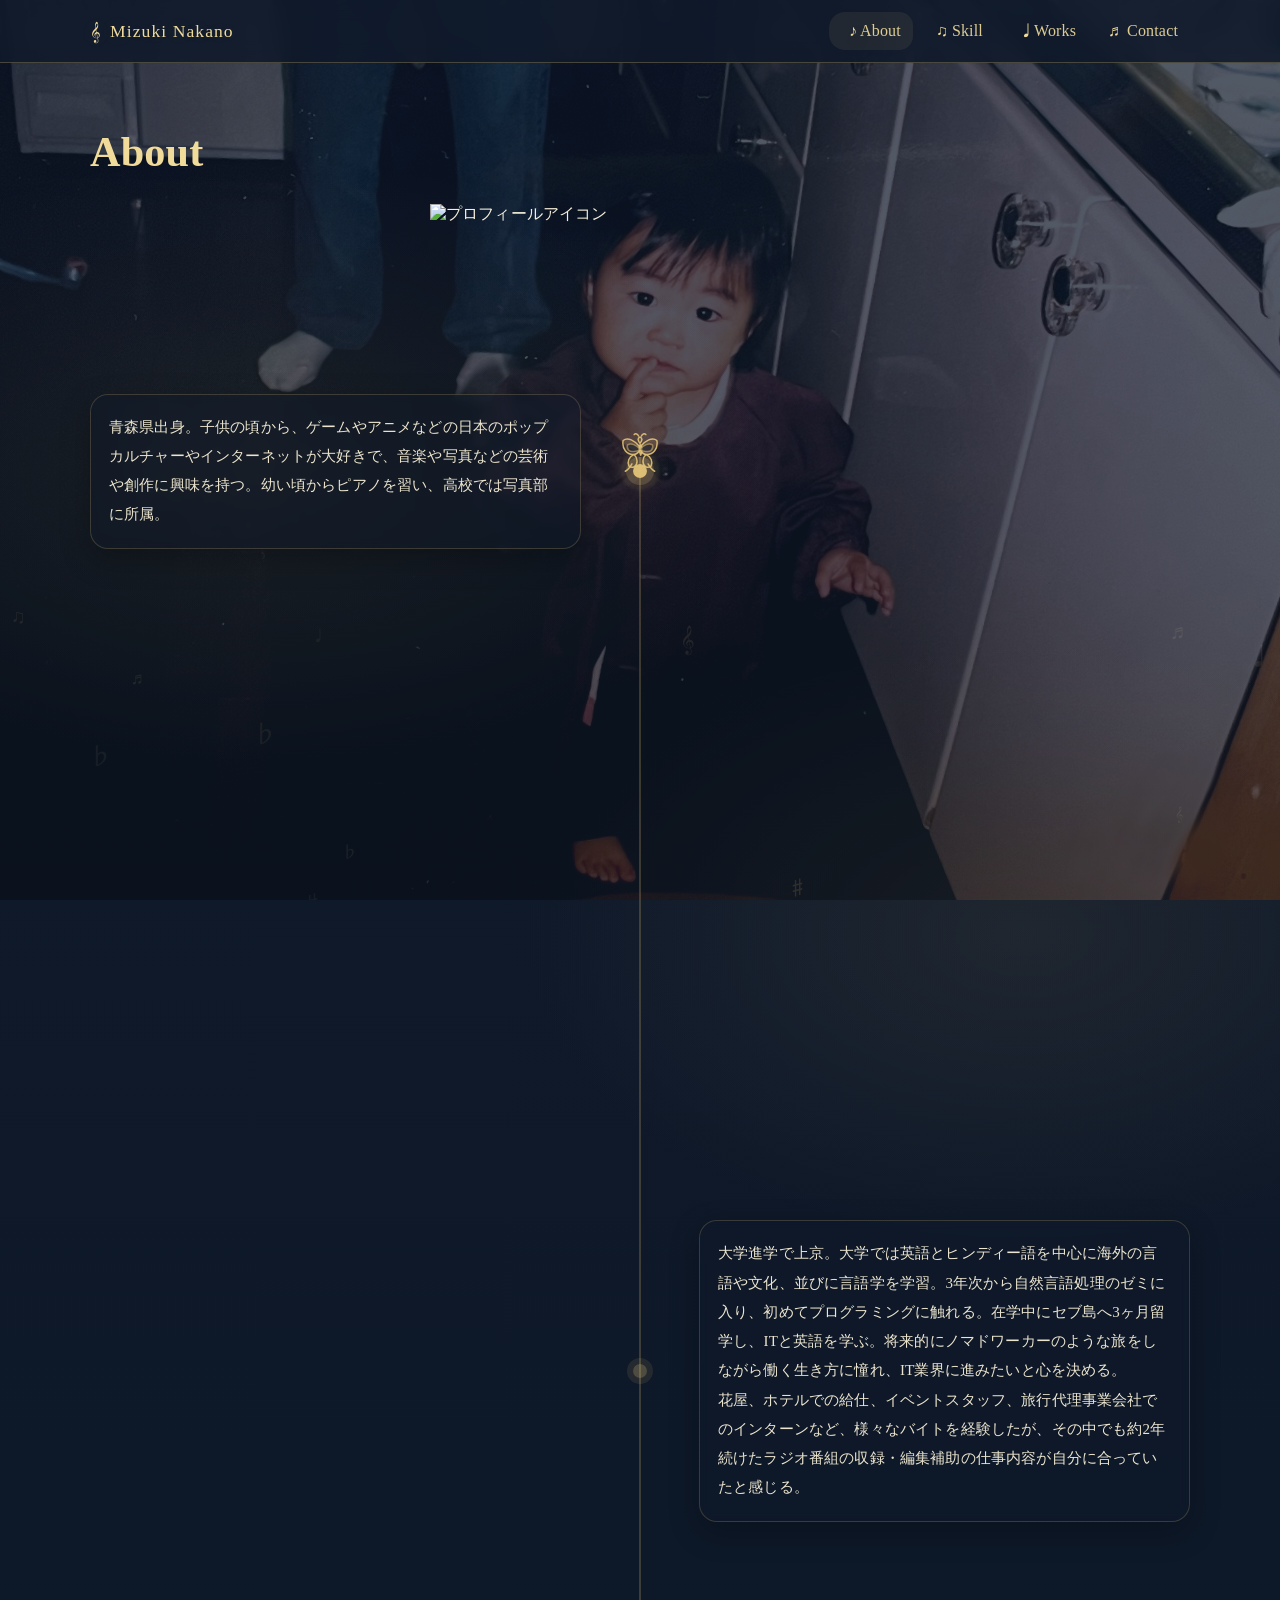
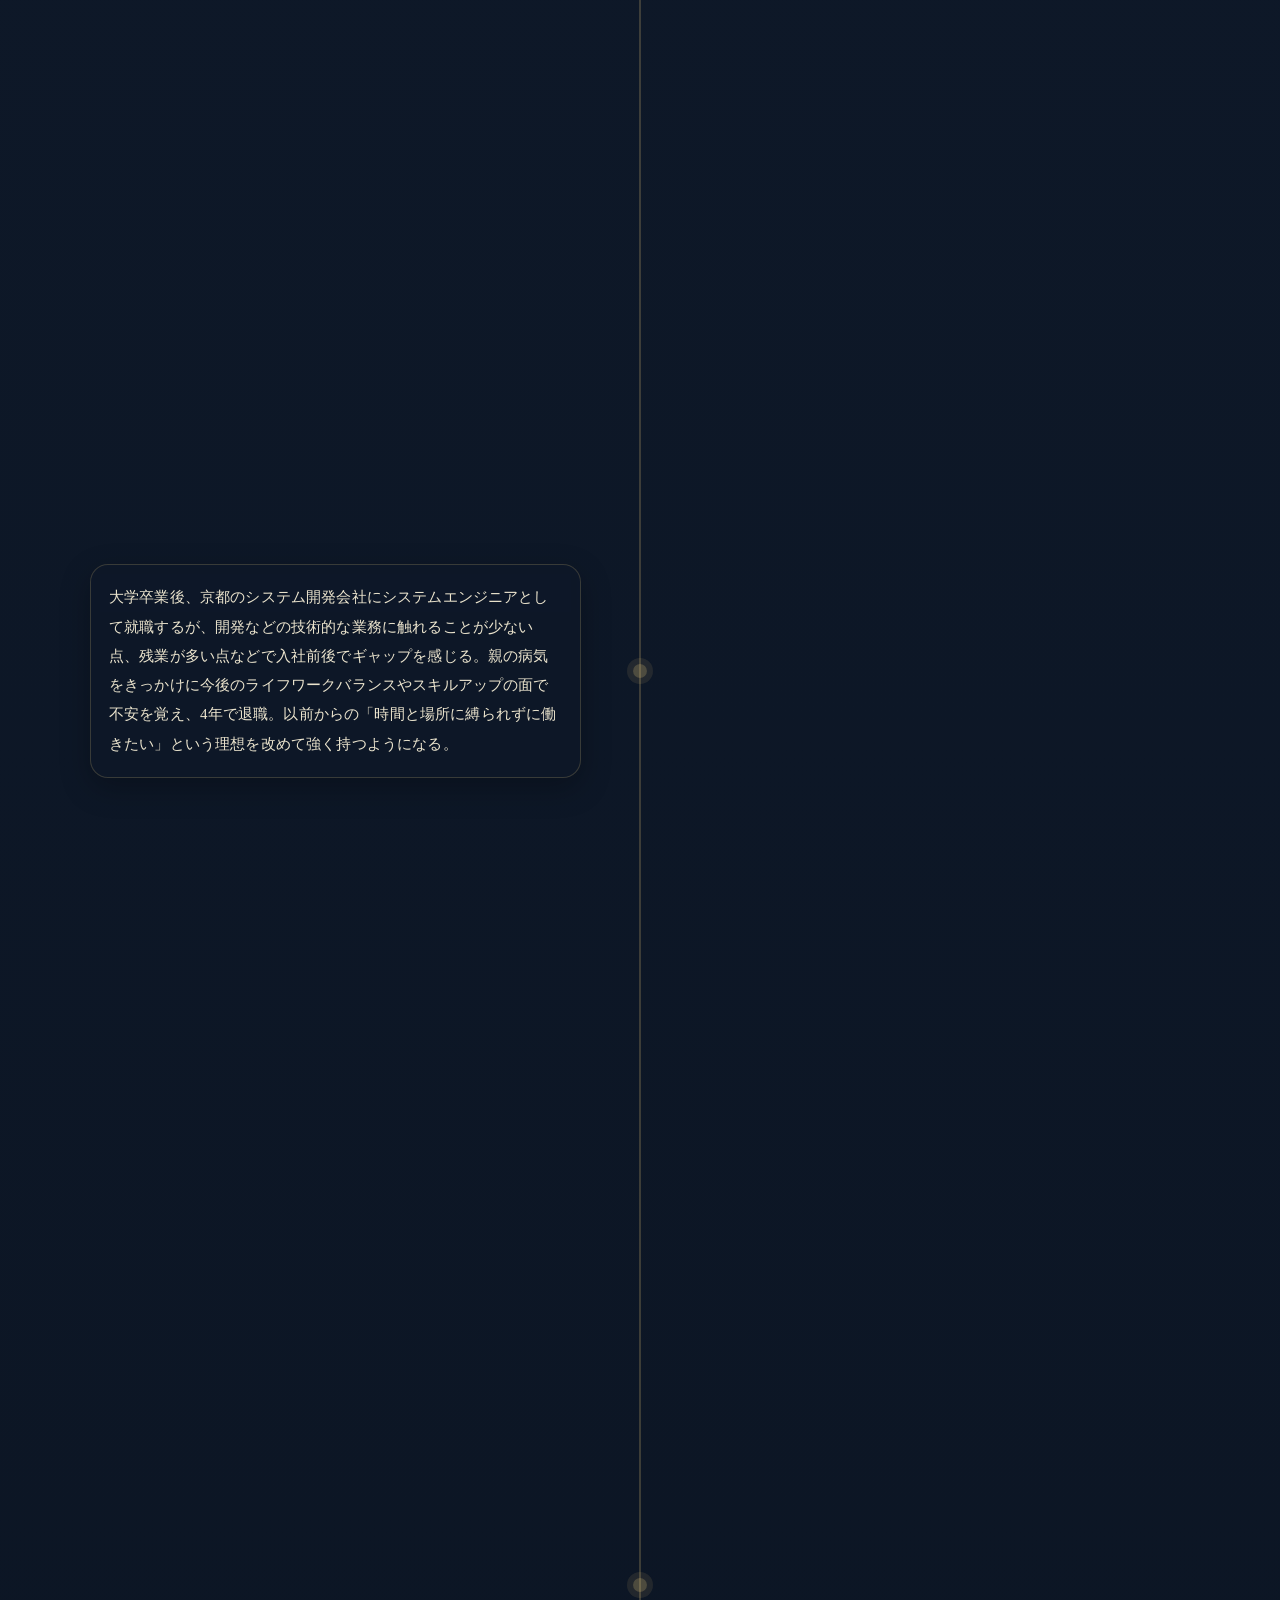
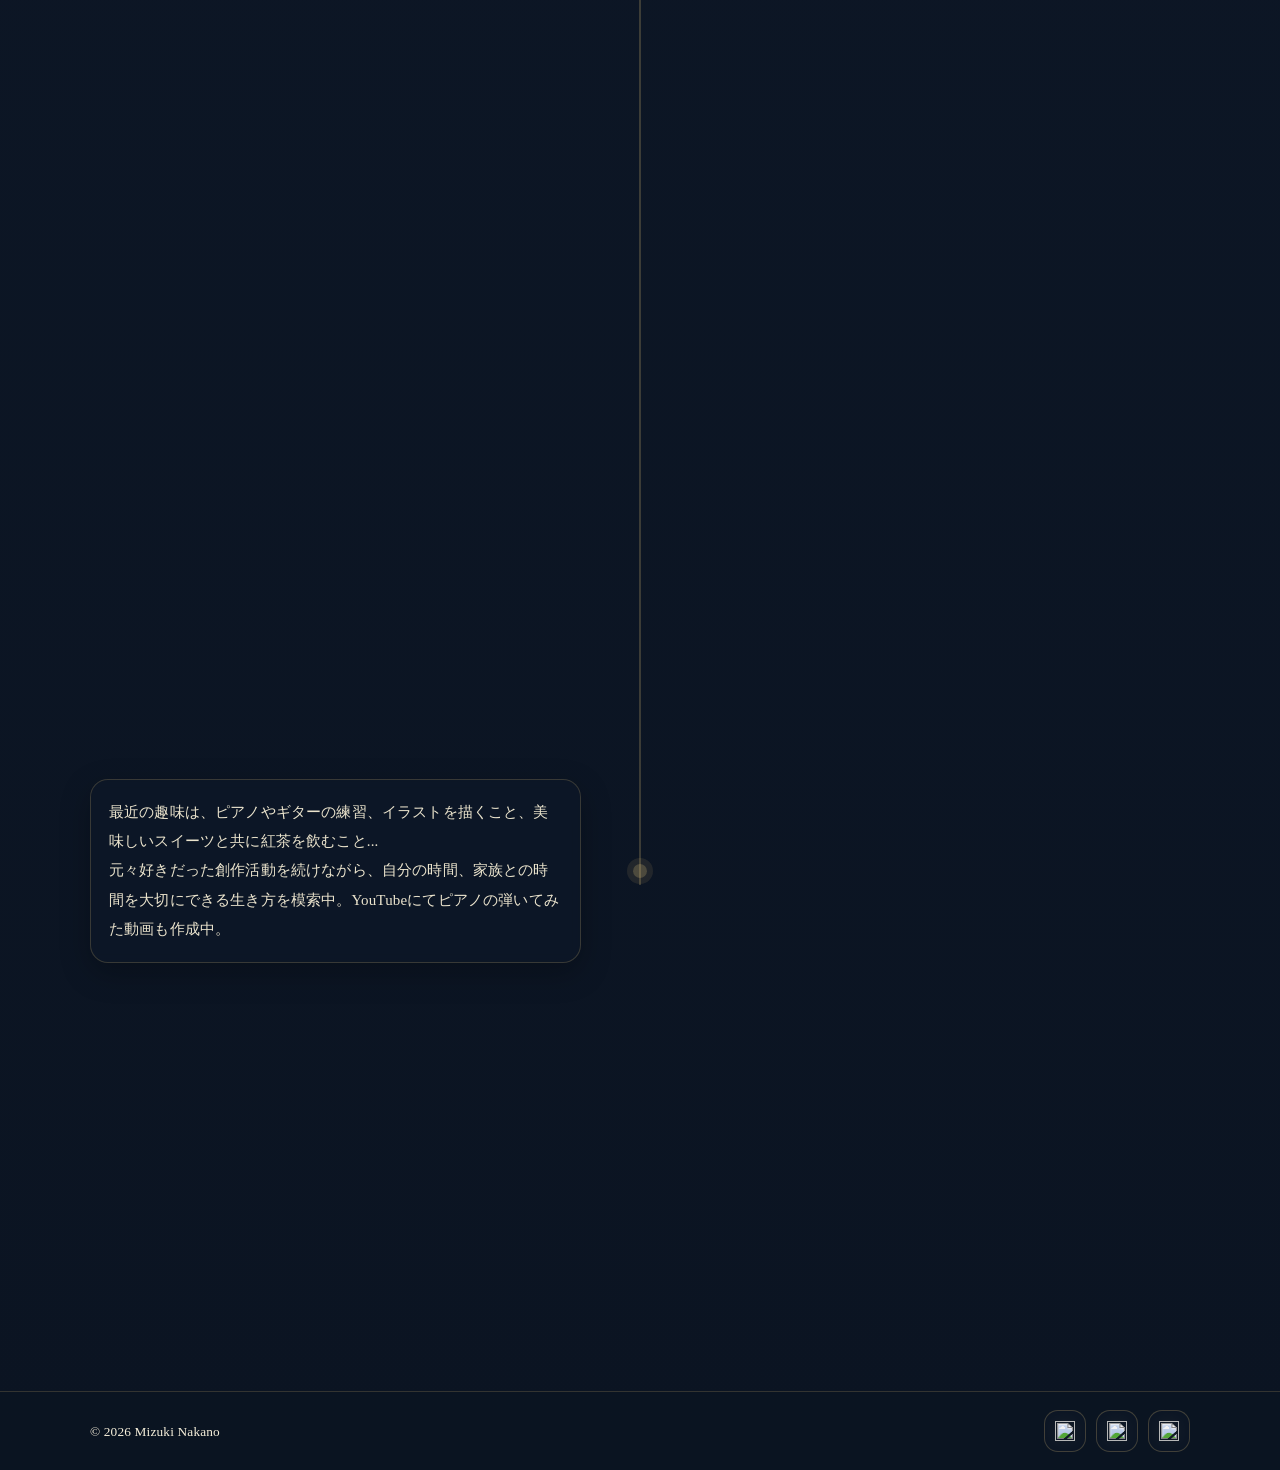
==== about.html @ 8025ac63 "About背景画像変更" ====
<!doctype html>
<html lang="ja">
<head>
  <meta charset="utf-8" />
  <meta name="viewport" content="width=device-width, initial-scale=1" />
  <title>About | Mizuki Nakano</title>
  <meta name="description" content="濃紺×ゴールド、紅茶と音楽モチーフのポートフォリオ（テンプレ）" />
  <link rel="stylesheet" href="style.css" />
</head>

<body>
  <a class="skip" href="#main">本文へスキップ</a>
  <div class="float-layer" aria-hidden="true"></div>

  <header class="header">
    <div class="header__inner">
      <a class="site-title" href="index.html">Mizuki Nakano</a>

      <button class="music-menu" id="menuBtn" aria-label="メニュー" aria-expanded="false" aria-controls="nav">
        <span class="music-menu__icon" aria-hidden="true">
          <img class="music-menu__img music-menu__img--staff" src="assets/img/menu-staff.png" alt="">
          <img class="music-menu__img music-menu__img--rest" src="assets/img/menu-rest.png" alt="">
        </span>
      </button>

      
      <nav class="nav" id="nav" aria-label="メインナビゲーション">
        <a class="nav__link nav__link--eighth is-active" href="about.html">About</a>
        <a class="nav__link nav__link--double-eighth" href="skill.html">Skill</a>
        <a class="nav__link nav__link--quarter" href="works.html">Works</a>
        <a class="nav__link nav__link--triplet" href="index.html#contact">Contact</a>
      </nav>
    
    </div>
  </header>

  <div class="about-bg" aria-hidden="true">
    <div class="about-bg__layer about-bg__layer--a"></div>
    <div class="about-bg__layer about-bg__layer--b"></div>
  </div>

  <main id="main">
  
<section class="section">
  <div class="wrap">
    <h1 class="page-title">About</h1>

    <div class="about-long">
      <div class="about-long__icon">
        <img class="avatar avatar--lg" src="assets/img/avatar.png" alt="プロフィールアイコン" />
      </div>

      <div class="about-timeline" id="aboutTimeline" aria-label="About timeline">
        <div class="about-timeline__item about-timeline__item--left" data-bg="assets/img/about-bg-1.png">
          <div class="about-timeline__dot" aria-hidden="true"></div>
          <div class="about-timeline__card">
            <p>青森県出身。子供の頃から、ゲームやアニメなどの日本のポップカルチャーやインターネットが大好きで、音楽や写真などの芸術や創作に興味を持つ。幼い頃からピアノを習い、高校では写真部に所属。</p>
          </div>
        </div>
        <div class="about-timeline__item about-timeline__item--right" data-bg="assets/img/about-bg-2.png">
          <div class="about-timeline__dot" aria-hidden="true"></div>
          <div class="about-timeline__card">
            <p>大学進学で上京。大学では英語とヒンディー語を中心に海外の言語や文化、並びに言語学を学習。3年次から自然言語処理のゼミに入り、初めてプログラミングに触れる。在学中にセブ島へ3ヶ月留学し、ITと英語を学ぶ。将来的にノマドワーカーのような旅をしながら働く生き方に憧れ、IT業界に進みたいと心を決める。<br>花屋、ホテルでの給仕、イベントスタッフ、旅行代理事業会社でのインターンなど、様々なバイトを経験したが、その中でも約2年続けたラジオ番組の収録・編集補助の仕事内容が自分に合っていたと感じる。</p>
          </div>
        </div>
        <div class="about-timeline__item about-timeline__item--left" data-bg="assets/img/about-bg-3.png">
          <div class="about-timeline__dot" aria-hidden="true"></div>
          <div class="about-timeline__card">
            <p>大学卒業後、京都のシステム開発会社にシステムエンジニアとして就職するが、開発などの技術的な業務に触れることが少ない点、残業が多い点などで入社前後でギャップを感じる。親の病気をきっかけに今後のライフワークバランスやスキルアップの面で不安を覚え、4年で退職。以前からの「時間と場所に縛られずに働きたい」という理想を改めて強く持つようになる。</p>
          </div>
        </div>
        <div class="about-timeline__item about-timeline__item--right" data-bg="assets/img/about-bg-4.png">
          <div class="about-timeline__dot" aria-hidden="true"></div>
          <div class="about-timeline__card">
            <p>前職で思うようにスキルが身につかなかった為、転職前にスキルを身につけたいと思い、<a href="https://www.jeed.go.jp/location/shibu/hokkaido/q2k4vk000000t7z4-att/a1723510893607.pdf" target="_blank" rel="noopener noreferrer" class="link-pdf">6ヶ月のWebデザイナー養成コースの職業訓練</a>を受講。元々、イラストや写真、画像や動画編集などが趣味だった為、訓練内容を楽しみながら、Illustrator, Photoshop, Webクリエイター能力認定試験エキスパートの資格取得に成功。現在はスキルアップの学習を継続しつつ、転職活動中。</p>
          </div>
        </div>
        <div class="about-timeline__item about-timeline__item--left" data-bg="assets/img/about-bg-5.png">
          <div class="about-timeline__dot" aria-hidden="true"></div>
          <div class="about-timeline__card">
            <p>最近の趣味は、ピアノやギターの練習、イラストを描くこと、美味しいスイーツと共に紅茶を飲むこと...<br>元々好きだった創作活動を続けながら、自分の時間、家族との時間を大切にできる生き方を模索中。YouTubeにてピアノの弾いてみた動画も作成中。</p>
          </div>
        </div>
      </div>
</div>
</section>

</main>

<footer class="footer">
<div class="wrap footer__inner">
<div class="footer__left">
<small>© <span id="year"></span> Mizuki Nakano</small>
</div>
<div aria-label="SNSリンク" class="social">
<a aria-label="X" class="social__link" href="https://x.com/mii_nya_0310" rel="noreferrer" target="_blank">
<img alt="" src="assets/icons/x.svg"/>
</a>
<a aria-label="Instagram" class="social__link" href="https://www.instagram.com/mii_nya0704" rel="noreferrer" target="_blank">
<img alt="" src="assets/icons/instagram.svg"/>
</a>
<a aria-label="Video" class="social__link" href="https://www.youtube.com/@vvh0_1z_3e" rel="noreferrer" target="_blank">
<img alt="" src="assets/icons/youtube.svg"/>
</a>
</div>
</div>
</footer>

  <script src="script.js" defer></script>

  <button id="toTopBtn" class="to-top" type="button" aria-label="ページトップへ戻る">
      <span class="to-top__icon" aria-hidden="true">
        <svg viewBox="0 0 24 24" fill="none" aria-hidden="true">
          <path d="M12 6 L5 13" stroke="rgba(226,199,111,.95)" stroke-width="2.2" stroke-linecap="round"/>
          <path d="M12 6 L19 13" stroke="rgba(226,199,111,.95)" stroke-width="2.2" stroke-linecap="round"/>
        </svg>
      </span>
      <span class="to-top__label">TOP</span>
    </button>

</body>
</html>
---- style.css ----
/* ===== Theme ===== */
:root{
  --floating-safe-bottom: 18px;
  --floating-footer-gap: 12px;

  --navy:#0f1a2b;
  --navy2:#0b1422;
  --gold:#e6c77a;
  --gold2:#f0db9a;
  --ink:#f6f0db;
  --muted:rgba(230,199,122,.72);
  --line:rgba(230,199,122,.26);
  --shadow:0 16px 48px rgba(0,0,0,.35);
  --radius:18px;
  --wrap:1100px;
}

*{box-sizing:border-box;}
html{scroll-behavior:smooth;}
body{
  margin:0;
  color:var(--ink);
  background:
    radial-gradient(900px 520px at 20% 10%, rgba(230,199,122,.10), transparent 60%),
    radial-gradient(850px 520px at 80% 20%, rgba(230,199,122,.08), transparent 60%),
    linear-gradient(180deg, var(--navy), var(--navy2));
  font-family: ui-serif, "Times New Roman", Georgia, serif;
  letter-spacing:.01em;
  position:relative;
  overflow-x:hidden;
  /* keep footer at bottom even when content is short */
  min-height:100vh;
  display:flex;
  flex-direction:column;
}

main{flex:1 0 auto;}
footer{margin-top:auto;}
a{color:inherit;}
.wrap{width:min(var(--wrap), 92vw); margin:0 auto;}

.skip{position:absolute; left:-999px; top:0;}
.skip:focus{
  left:12px; top:12px;
  padding:10px 12px;
  background:var(--navy);
  border:1px solid var(--line);
  border-radius:12px;
  z-index:999;
}

/* ===== Floating music layer ===== */
.float-layer{
  position:fixed;
  inset:0;
  pointer-events:none;
  z-index:0;
  overflow:hidden;
}
.float-note{
  position:absolute;
  left:var(--x);
  top:var(--y);
  font-size:var(--size);
  opacity:var(--op);
  color:rgba(240,219,154,.40);
  text-shadow:0 0 18px rgba(230,199,122,.10);
  transform:translate3d(0,0,0);
  animation:drift var(--dur) linear infinite;
}
@keyframes drift{
  0%{transform:translateY(0) translateX(0) rotate(0deg);}
  50%{transform:translateY(-120px) translateX(24px) rotate(8deg);}
  100%{transform:translateY(-260px) translateX(-12px) rotate(0deg);}
}

.header, main, footer{position:relative; z-index:1;}

/* ===== Header ===== */
.header{
  position:sticky; top:0; z-index:50;
  background:rgba(15,26,43,.88);
  backdrop-filter:blur(10px);
  border-bottom:1px solid var(--line);
}
.header__inner{
  width:min(var(--wrap), 92vw);
  margin:0 auto;
  display:flex;
  align-items:center;
  justify-content:space-between;
  gap:12px;
  padding:12px 0;
}
.site-title{
  font-size:1.1rem;
  letter-spacing:.06em;
  color:var(--gold2);
  text-shadow:0 0 18px rgba(230,199,122,.12);
  text-decoration:none;
}

/* Treble clef before the name */
.site-title::before{
  content:"𝄞";
  display:inline-block;
  margin-right:8px;
  transform:translateY(1px);
  color:var(--gold2);
}

/* Musical hamburger (mobile) */
.music-menu{
  width:44px; height:44px;
  border:1px solid var(--line);
  border-radius:12px;
  background:rgba(11,20,34,.55);
  cursor:pointer;
  outline:none;
  display: flex;
  align-items: center;
  justify-content: center;
  place-items:center;
  box-shadow:0 10px 22px rgba(0,0,0,.28);
  transition: transform .18s ease, border-color .18s ease, background .18s ease, bottom .25s ease;
}

/* Image-based icon (PNG). Old staff+note rules are kept for safety. */
.music-menu__icon{
  width:40px;
  height:40px;
  position: relative;
  display:grid;
  place-items:center;
}
.music-menu__img {
  position: absolute;
  /* Keep a small margin so it doesn't touch the border */
  width: 110%;
  height: 110%;
  object-fit:contain;
  display:block;
  transform-origin:center;
  transition:opacity .25s ease, transform .25s ease;
}
.music-menu__img--staff{
  opacity:1;
  transform:translateX(0);
}
.music-menu__img--rest{
  opacity:0;
  transform:scale(.92) rotate(-8deg);
}
.music-menu:hover .music-menu__img--staff{ transform:translateX(2px); }
.music-menu:hover .music-menu__img--rest{ transform:scale(.92) rotate(-8deg) translateX(2px); }
.music-menu.is-open .music-menu__img--staff{ opacity:0; transform:scale(.92) rotate(8deg); }
.music-menu.is-open .music-menu__img--rest{ opacity:1; transform:scale(1) rotate(0deg); }
.music-menu__staff{
  width:28px; height:28px;
  position:relative;
  display:flex;
  flex-direction:column;
  justify-content:center;
  gap:2px;
  transition:transform .25s ease;
}
.music-menu__staff .staff{
  display:block;
  height:1px;
  border-radius:999px;
  background:linear-gradient(90deg, var(--gold), var(--gold2));
  opacity:.95;
  transform-origin:50% 50%;
  transition:transform .25s ease, opacity .25s ease;
}
.music-menu__staff .note{
  position:absolute;
  right:-1px;
  top: 14px;
  font-size:14px;
  color:var(--gold2);
  text-shadow:0 0 14px rgba(230,199,122,.25);
  transition:opacity .2s ease, transform .25s ease;
}
.music-menu:hover{transform:translateY(-1px); border-color:rgba(230,199,122,.38);}
.music-menu:active{transform:translateY(0);}

/* When open */
.music-menu.is-open .music-menu__staff{transform:rotate(90deg);}
.music-menu.is-open .music-menu__staff .staff:nth-child(1),
.music-menu.is-open .music-menu__staff .staff:nth-child(2),
.music-menu.is-open .music-menu__staff .staff:nth-child(4),
.music-menu.is-open .music-menu__staff .staff:nth-child(5){opacity:0;}
.music-menu.is-open .music-menu__staff .staff:nth-child(3){transform:rotate(45deg) scaleX(1.15);}
.music-menu.is-open .music-menu__staff .note{opacity:0; transform:translateY(2px);}

/* ===== Nav ===== */
.nav{
  position:absolute;
  right:4vw;
  top:62px;
  display:flex;
  flex-direction:column;
  width:min(320px, 92vw);
  background:rgba(11,20,34,.92);
  border:1px solid var(--line);
  border-radius:16px;
  box-shadow:var(--shadow);
  overflow:hidden;
  opacity:0;
  transform:translateY(-10px) scale(.98);
  pointer-events:none;
  transform-origin:top right;
  transition:opacity .2s ease, transform .22s ease;
}
.nav.is-open{opacity:1; transform:translateY(0) scale(1); pointer-events:auto;}

.nav__link{
  position:relative;
  padding:12px 14px 12px 52px;
  text-decoration:none;
  color:rgba(240,219,154,.92);
  border-bottom:1px solid rgba(230,199,122,.12);
  transition:transform .18s ease, background .18s ease;
}
.nav__link:last-child{border-bottom:none;}
.nav__link::before{
  content:"";
  position:absolute;
  left:14px;
  top:50%;
  transform:translateY(-50%) translateX(0);
  opacity:1;
  color:var(--gold2);
  transition:opacity .18s ease, transform .18s ease;
}

/* Per-note overrides (tweak numbers as needed) */
.nav__link--eighth::before{
  left: 20px;
}
.nav__link--double-eighth::before{
  left: 15px;
}
.nav__link--quarter::before{
  left:16px;
}
.nav__link--triplet::before{
  left:12px !important;
}

/* Always show notes, but vary by link */
.nav__link--eighth::before{content:"♪";}
.nav__link--double-eighth::before{content:"♫";}
.nav__link--quarter::before{content:"♩";}
.nav__link--triplet::before{content:"♬";}
.nav__link:hover{background:rgba(230,199,122,.08); transform:translateX(2px);}
.nav__link:hover::before{
  animation:floaty .9s ease-in-out infinite;
}
.nav__link.is-active{
  background:rgba(230,199,122,.08);
}
.nav__link.is-active::before{
  /* keep same baseline; is-active no longer controls visibility */
}
@keyframes floaty{
  0%,100%{transform:translateY(-50%) translateX(0);}
  50%{transform:translateY(calc(-50% - 4px)) translateX(0);}
}

/* ===== Sections ===== */
.section{padding:64px 0;}
.section--soft{
  background:linear-gradient(180deg, rgba(230,199,122,.07), rgba(230,199,122,.03));
  border-top:1px solid rgba(230,199,122,.12);
  border-bottom:1px solid rgba(230,199,122,.12);
}
.section__title{
  margin:0 0 10px;
  font-size:clamp(1.5rem, 1.1rem + 1vw, 2.1rem);
  color:var(--gold2);
}
.section__desc{margin:0 0 18px; color:rgba(240,219,154,.76);}

/* Hero */
.hero{padding:62px 0 52px;}
.hero__inner{
  width:min(var(--wrap), 92vw);
  margin:0 auto;
  display:grid;
  grid-template-columns:1.2fr .8fr;
  gap:18px;
  align-items:center;
}

.hero__media{
  display:flex;
  justify-content:center;
  align-items:center;
}
.hero__portrait{
  width:min(420px, 40vw);
  max-width:100%;
  height:auto;
  display:block;
}
@media (max-width: 859px){
  .hero__portrait{width:min(520px, 86vw);}
}
.kicker{margin:0 0 8px; color:rgba(240,219,154,.7); letter-spacing:.09em;}
.hero h1{margin:0 0 8px; font-size:clamp(2rem, 1.5rem + 2vw, 3.1rem);}
.accent{color:var(--gold2); font-style:italic;}
.sub{margin:0 0 16px; color:rgba(240,219,154,.74); max-width:52ch;}
.hero__cta{display:flex; gap:10px; flex-wrap:wrap;}

.btn{
  display:inline-flex;
  align-items:center;
  justify-content:center;
  padding:12px 16px;
  border-radius:14px;
  border:1px solid rgba(230,199,122,.35);
  background:rgba(11,20,34,.55);
  color:rgba(240,219,154,.95);
  text-decoration:none;
  cursor:pointer;
  transition:transform .18s ease, border-color .18s ease, background .18s ease;
}
.btn:hover{transform:translateY(-2px); border-color:rgba(230,199,122,.55); background:rgba(230,199,122,.08);}
.btn--ghost{background:transparent;}
.btn--full{width:100%;}

.hero__card{
  border:1px solid rgba(230,199,122,.22);
  border-radius:var(--radius);
  background:rgba(11,20,34,.38);
  box-shadow:var(--shadow);
  padding:16px;
  display:grid;
  gap:10px;
}
.mini{
  border:1px solid rgba(230,199,122,.16);
  border-radius:14px;
  padding:12px;
  background:rgba(15,26,43,.55);
}
.mini--right{justify-self:end; width:90%;}
.mini__title{color:rgba(240,219,154,.72); letter-spacing:.08em; font-size:.88rem;}
.mini__body{color:rgba(240,219,154,.95); margin-top:6px;}

/* Profile */
.profile{display:grid; grid-template-columns:160px 1fr; gap:16px; align-items:start;}
.profile__avatar{
  width:160px; height:160px;
  border-radius:999px;
  border:2px solid rgba(230,199,122,.35);
  background:rgba(11,20,34,.38);
  box-shadow:0 16px 38px rgba(0,0,0,.28);
  overflow:hidden;
}
.profile__avatar img{width:100%; height:100%; object-fit:cover; display:block;}
.profile__name{margin:0 0 6px; color:rgba(240,219,154,.98); font-size:1.35rem;}
.profile__lead{margin:0 0 12px; color:rgba(240,219,154,.78);}

.story{
  border-radius:var(--radius);
  border:1px solid rgba(230,199,122,.22);
  background:rgba(11,20,34,.38);
  padding:14px;
  box-shadow:0 12px 30px rgba(0,0,0,.20);
  margin:0 0 12px;
}
.story__title{margin:0 0 10px; color:rgba(240,219,154,.95); letter-spacing:.06em;}
.story__p{margin:0 0 10px; color:rgba(246,240,219,.90); line-height:1.75;}
.story__p--muted{color:rgba(240,219,154,.70);}

/* Tags */
.tags{display:flex; flex-wrap:wrap; gap:8px;}
.tag{
  padding:8px 10px;
  border-radius:999px;
  border:1px solid rgba(230,199,122,.25);
  background:rgba(15,26,43,.45);
  color:rgba(240,219,154,.9);
  font-size:.92rem;
}
.muted{color:rgba(240,219,154,.68);}

/* link */
a.link-pdf{
  color: inherit;           
  text-decoration: underline;
  text-decoration-thickness: 1px;
  text-underline-offset: 0.15em;
  transition: color .2s ease, font-weight .2s ease;
}

a.link-pdf:hover{
  color: #f0d889; 
  font-weight: 600;
}

/* Panels / Skills */
.panel{display:grid; gap:14px;}
.panel__box{
  border-radius:var(--radius);
  border:1px solid rgba(230,199,122,.22);
  background:rgba(11,20,34,.38);
  padding:16px;
  box-shadow:0 12px 30px rgba(0,0,0,.22);
}
.panel__box h3{margin:0 0 10px; color:rgba(240,219,154,.95);}

.skill-grid{display:grid; gap:12px;}
.skill-item{
  border-radius:var(--radius);
  border:1px solid rgba(230,199,122,.22);
  background:rgba(11,20,34,.38);
  padding:16px;

  position: relative;
  display: flex;
  flex-direction: column;
}

/* Keep teacup meters aligned across cards even when text amount differs */
.skill-item__meter{
  margin-top: auto;
  display: flex;
  flex-direction: column;
  align-items: center;
}

.skill-item__top{
  position: relative;

  display:flex;
  align-items:center;
  justify-content:space-between;
  gap:12px;
  margin-bottom:10px;
}

.skill-title{
  display: flex;
  align-items: center;
  gap: 0.4em; /* アイコンと文字の間隔 */
}

.skill-icon{
  width: 1.5em;
  height: 1.5em;
  flex-shrink: 0;
}

.skill-icon#html{
  transform: translate(5px, -2px); 
  /* margin-right: 4px; */
}
.skill-icon#css{
  transform: translate(0px, -2px); 
  /* margin-right: 9px; */
}

.skill-icon#javascript{
  transform: translate(0px, -2px); 
  width: 1em;
  height: 1.5em;
  flex-shrink: 0;
}

@media(max-width:1100px){
.skill-icon#ai{
  transform: translate(0px, 9px); 
  margin-right: 9px;
}
.skill-icon#ps{
  transform: translate(0px, 9px); 
  margin-right: 9px;
}
.skill-icon#html{
  transform: translate(0px, 5px); 
  margin-right: 4px;
}
.skill-icon#css{
  transform: translate(0px, 5px); 
  margin-right: 9px;
}
.skill-icon#javascript{
  transform: translate(0px, -3px); 
  margin-right: 5px;
}
}


@media(max-width:600px){
.skill-icon#javascript{
  transform: translate(0px, 4px); 
  margin-right: 10px;
}
.skill-icon#ibis{
  transform: translate(0px, 8px); 
  margin-right: 10px;
}
.skill-icon#vllo{
  transform: translate(0px, 8px); 
  margin-right: 10px;
}
.skill-icon#chatGPT{
  transform: translate(0px, 8px); 
  margin-right: 10px;
}
}



/* Skill certification badge (top page) */
.skill-badge{
  position:absolute;
  top: 0;
  right: 0;

  width: 96px;
  height: auto;
  display: block;
  filter: drop-shadow(0 8px 16px rgba(0,0,0,.35));
}
.bar{
  height:10px;
  border-radius:999px;
  border:1px solid rgba(230,199,122,.22);
  background:rgba(230,199,122,.08);
  overflow:hidden;
}
.bar span{display:block; height:100%; background:linear-gradient(90deg, var(--gold), var(--gold2));}

/* Cards */
.cards{display:grid; gap:14px;}
.card{
  border-radius:var(--radius);
  border:1px solid rgba(230,199,122,.22);
  background:rgba(11,20,34,.38);
  padding:16px;
  box-shadow:0 12px 30px rgba(0,0,0,.22);
  transition:transform .18s ease, border-color .18s ease;
}
.card:hover{transform:translateY(-3px); border-color:rgba(230,199,122,.42);}
.card__top{display:flex; justify-content:space-between; gap:10px; margin-bottom:10px;}
.badge{
  display:inline-flex;
  align-items:center;
  padding:7px 10px;
  border-radius:999px;
  border:1px solid rgba(230,199,122,.28);
  background:rgba(15,26,43,.45);
  color:rgba(240,219,154,.95);
}
.card__title{margin:0 0 8px; color:rgba(240,219,154,.98);}
.card__text{margin:0 0 12px; color:rgba(240,219,154,.76);}
.card__link{
  display:inline-block;
  padding:10px 12px;
  border-radius:12px;
  border:1px solid rgba(230,199,122,.28);
  text-decoration:none;
  color:rgba(240,219,154,.95);
  background:rgba(15,26,43,.35);
  transition:transform .18s ease, background .18s ease;
}
.card__link:hover{transform:translateY(-2px); background:rgba(230,199,122,.08);}

/* View more */
.viewmore{margin-top:14px;}
.viewmore__link{
  display:inline-flex;
  align-items:center;
  gap:8px;
  text-decoration:none;
  color:rgba(240,219,154,.92);
  padding:10px 12px;
  border-radius:14px;
  border:1px solid rgba(230,199,122,.22);
  background:rgba(15,26,43,.35);
  transition:transform .18s ease, background .18s ease, border-color .18s ease;
}
.viewmore__link:hover{
  transform:translateY(-2px);
  background:rgba(230,199,122,.08);
  border-color:rgba(230,199,122,.45);
}

/* Works marquee */
.works-marquee{
  border-radius:var(--radius);
  border:1px solid rgba(230,199,122,.22);
  background:rgba(11,20,34,.28);
  box-shadow:0 12px 30px rgba(0,0,0,.18);
  overflow:hidden;
  padding:12px 0;
  position:relative;
}
.works-track{
  display:flex;
  gap:14px;
  width:max-content;
  padding-left:14px;
  animation:marquee 26s linear infinite;
}
.works-marquee:hover .works-track{animation-play-state:paused;}
@keyframes marquee{
  0%{transform:translateX(0);}
  100%{transform:translateX(-50%);}
}
.work-chip{
  flex:0 0 260px;
  border-radius:var(--radius);
  border:1px solid rgba(230,199,122,.22);
  background:rgba(11,20,34,.38);
  padding:16px;
  text-decoration:none;
  box-shadow:0 12px 30px rgba(0,0,0,.22);
  transition:transform .18s ease, border-color .18s ease, background .18s ease;
}
.work-chip:hover{
  transform:translateY(-3px);
  border-color:rgba(230,199,122,.45);
  background:rgba(230,199,122,.06);
}
.work-chip__top{display:flex; justify-content:space-between; gap:10px; margin-bottom:10px;}
.work-chip__title{font-size:1.05rem; color:rgba(240,219,154,.98); margin:0 0 6px;}
.work-chip__text{color:rgba(240,219,154,.76);}

/* Form */
.form label{display:block; margin:10px 0 12px;}
.form span{display:block; margin:0 0 6px; color:rgba(240,219,154,.82);}
.form input, .form textarea{
  width:100%;
  padding:12px;
  border-radius:14px;
  border:1px solid rgba(230,199,122,.22);
  background:rgba(15,26,43,.50);
  color:rgba(246,240,219,.95);
  outline:none;
}
.form input:focus, .form textarea:focus{
  border-color:rgba(230,199,122,.55);
  box-shadow:0 0 0 4px rgba(230,199,122,.12);
}
.form__note{margin:10px 0 0; color:rgba(240,219,154,.72);}
.mail{color:rgba(240,219,154,.95); text-decoration:none; border-bottom:1px dashed rgba(230,199,122,.5);}
.mail:hover{border-bottom-style:solid;}

/* Footer */
.footer{
  border-top:1px solid rgba(230,199,122,.18);
  background:rgba(11,20,34,.55);
  padding:18px 0;
}
.footer__inner{display:flex; align-items:center; justify-content:space-between; gap:12px;}
.social{display:flex; gap:10px;}
.social__link{
  width:42px; height:42px;
  border-radius:14px;
  border:1px solid rgba(230,199,122,.24);
  background:rgba(15,26,43,.45);
  display:grid; place-items:center;
  transition:transform .18s ease, border-color .18s ease, background .18s ease;
}
.social__link:hover{transform:translateY(-2px); border-color:rgba(230,199,122,.5); background:rgba(230,199,122,.08);}
.social__link img{width:20px; height:20px; opacity:.95; filter:drop-shadow(0 0 10px rgba(230,199,122,.10));}

/* Detail pages */
.page-title{
  margin:0 0 6px;
  font-size:clamp(2rem, 1.6rem + 1.3vw, 2.7rem);
  color:var(--gold2);
}
.detail-grid{
  margin-top: 22px;
  display:grid;
  grid-template-columns: repeat(2, minmax(0,1fr));
  gap: 18px;
}
.detail-title{margin:0 0 10px; color:rgba(240,219,154,.98);}
.avatar-big{
  width:220px; height:220px;
  border-radius:999px;
  border:2px solid rgba(230,199,122,.35);
  overflow:hidden;
  background:rgba(15,26,43,.45);
}
.avatar-big img{width:100%; height:100%; object-fit:cover; display:block;}
.backline{margin-top:18px;}
.bullets{margin:10px 0 0 18px; color:rgba(240,219,154,.86); line-height:1.75;}
.cards--list{grid-template-columns:1fr;}

/* Responsive */
@media (min-width: 860px){
  .music-menu{display:none;}
  .nav{
    position:static;
    opacity:1 !important;
    transform:none !important;
    pointer-events:auto !important;
    width:auto;
    background:transparent;
    border:none;
    box-shadow:none;
    flex-direction:row;
    gap:8px;
  }
  .nav__link{border-bottom:none; padding:10px 12px 10px 31px; border-radius:14px;}
  .nav__link:hover{transform:translateY(-1px);}
  .panel{grid-template-columns:1fr 1fr;}
  .skill-grid{grid-template-columns:1fr 1fr;}
  .detail-grid{grid-template-columns:1fr 1fr;}
  .cards--list{grid-template-columns:repeat(2, 1fr);}
}
@media (max-width: 859px){
  .hero__inner{grid-template-columns:1fr; width:min(var(--wrap), 92vw); margin:0 auto;}
  .mini--right{width:100%;}
  .profile{grid-template-columns:1fr;}
  .profile__avatar{width:150px; height:150px;}
}
@media (max-width: 480px){
  .work-chip{flex-basis:220px;}
  .works-track{animation-duration:22s;}
}

/* Reduced motion */
@media (prefers-reduced-motion: reduce){
  html{scroll-behavior:auto;}
  .float-note{animation:none !important;}
  .nav, .music-menu, .music-menu__staff, .music-menu__staff .staff, .music-menu__staff .note,
  .nav__link, .btn, .card, .social__link, .works-track, .work-chip{transition:none !important; animation:none !important;}
}


/* ===== v5 layout spacing (full-screen feel) ===== */
.hero--full{ min-height: calc(100vh - 70px); display:flex; align-items:center; }
.section--full{ min-height: calc(100vh - 70px); display:flex; align-items:center; }
.section--full .wrap{ width:min(var(--wrap), 92vw); }

/* ===== v5 Works: larger chips + background image on right ===== */
.work-chip{
  min-height: 180px;
  position:relative;
  overflow:hidden;
  padding-right: 120px;
}
.work-chip::after{
  content:"";
  position:absolute;
  inset:0;
  background-image: var(--bg);
  background-repeat:no-repeat;
  background-size: cover;
  background-position: right center;
  opacity:.18;
  transform: translateX(22%);
  pointer-events:none;
}
.work-chip > *{ position:relative; z-index:1; }

/* Works page cards: larger + bg */
.work-card{
  min-height: 240px;
  position:relative;
  overflow:hidden;
  padding-right: 220px;
}
.work-card::after{
  content:"";
  position:absolute;
  inset:0;
  background-image: var(--bg);
  background-repeat:no-repeat;
  background-size: cover;
  background-position: right center;
  opacity:.16;
  transform: translateX(18%);
  pointer-events:none;
}
.work-card > *{ position:relative; z-index:1; }

/* ===== Works modal ===== */
.works-modal{ position:fixed; inset:0; z-index:9999; display:none; }
.works-modal.is-open{ display:block; }
.works-modal__overlay{ position:absolute; inset:0; background: rgba(0,0,0,.55); backdrop-filter: blur(8px); 
  z-index: 1;}
.works-modal__panel{
  height: calc(100vh - 24px);

  display:grid;
  grid-template-columns: 2fr 1fr;
  grid-template-rows: auto;

  position:absolute; left:50%; top:50%;
  transform: translate(-50%, -50%);
  width: min(1980px, 93vw);
  max-height: min(86vh, 860px);
  overflow:auto;
  border-radius: 22px;
  border: 1px solid rgba(230,199,122,.25);
  background: rgba(11,20,34,.92);
  box-shadow: var(--shadow);

  z-index: 2;}
.works-modal__close{
  position: absolute;
  top: 0;
  right: 0;
  width: 46px;
  height: 46px;
  border: none;
  border-left: 1px solid rgba(230,199,122,.18);
  border-bottom: 1px solid rgba(230,199,122,.18);
  border-radius: 0 22px 0 16px;
  background: rgba(15,26,43,.75);
  color: var(--gold2);
  cursor: pointer;
  font-size: 30px;
  z-index: 3;
  line-height: 46px;
  display: flex;
  align-items: center;
  justify-content: center;
}
.works-modal__media{
  height: 320px;
  background: rgba(15,26,43,.55);
  border-bottom: 1px solid rgba(230,199,122,.16);
  background-size: cover;
  background-position: center;
  opacity: .95;
}
.works-modal__body{ padding: 18px 18px 22px; }
.works-modal__top{ display:flex; gap:10px; align-items:center; margin-bottom: 8px; }
.works-modal__title{ margin: 0 0 8px; color: rgba(240,219,154,.98); }
.works-modal__desc{ margin: 0 0 14px; color: rgba(240,219,154,.80); line-height: 1.75; }
.works-modal__sub{ margin: 14px 0 8px; color: rgba(240,219,154,.95); font-size: 1.05rem; }
.works-modal__points{ margin: 0 0 14px 18px; color: rgba(240,219,154,.86); line-height: 1.75; }
.works-modal__actions{ display:flex; gap:10px; flex-wrap:wrap; }
.works-modal__actions a{
  display:inline-flex; align-items:center; justify-content:center;
  padding: 12px 14px;
  border-radius: 14px;
  border: 1px solid rgba(230,199,122,.28);
  background: rgba(15,26,43,.45);
  color: rgba(240,219,154,.95);
  text-decoration:none;
  transition: transform .18s ease, background .18s ease, border-color .18s ease;
}
.works-modal__actions a:hover{
  transform: translateY(-2px);
  background: rgba(230,199,122,.08);
  border-color: rgba(230,199,122,.5);
}

/* ===== Cursor butterfly (subtle) ===== */
.bfly{
  position:fixed; left:0; top:0;
  width: 34px; height: 34px;
  pointer-events:none;
  z-index: 1100;
  transform: translate(-50%, -50%);
  opacity: .95;
  filter: drop-shadow(0 0 14px rgba(230,199,122,.18));
}
.bfly__wing{
  position:absolute;
  width: 18px; height: 18px;
  border: 1px solid rgba(230,199,122,.55);
  background: rgba(230,199,122,.10);
  border-radius: 70% 30% 70% 30%;
  top: 7px;
  animation: wing .18s ease-in-out infinite alternate;
}
.bfly__wing--l{ left: 3px; transform-origin: 100% 100%; transform: rotate(18deg); }
.bfly__wing--r{ right: 3px; transform-origin: 0% 100%; transform: rotate(-18deg); }

.bfly__tail{
  position:absolute;
  width: 10px; height: 10px;
  border-left: 1px solid rgba(230,199,122,.6);
  border-bottom: 1px solid rgba(230,199,122,.6);
  transform: rotate(-35deg);
  left: 16px; top: 20px;
  opacity:.9;
}
.bfly__body{
  position:absolute; left: 50%; top: 7px;
  width: 4px; height: 16px;
  background: rgba(240,219,154,.85);
  transform: translateX(-50%);
  border-radius: 999px;
}
@keyframes wing{
  from{ transform: rotate(18deg) scale(1); }
  to{ transform: rotate(38deg) scale(1.04); }
}
.bfly__spark{
  position:fixed;
  width: 7px; height: 7px;
  border-radius: 999px;
  background: rgba(240,219,154,.9);
  pointer-events:none;
  z-index: 1090;
  transform: translate(-50%, -50%);
  animation: spark 900ms ease-out forwards;
  box-shadow: 0 0 10px rgba(230,199,122,.25);
}
@keyframes spark{
  from{ opacity: .9; transform: translate(-50%, -50%) scale(1); }
  to{ opacity: 0; transform: translate(calc(-50% + var(--dx)), calc(-50% + var(--dy))) scale(.2); }
}

@media (max-width: 860px){
  .work-chip{ padding-right: 110px; min-height: 170px; }
  .work-card{ padding-right: 140px; min-height: 220px; }
  .works-modal__media{ height: 240px; }
}


/* ===== Teacup meter (raster swap) ===== */
.skill-item__notes{min-height:92px;}
.skill-item__note{margin:0 0 8px;}
.skill-item__note:last-child{margin-bottom:0;}

.teacup-meter{
  margin-top: -80px;
  position: relative;
  width: min(890px, 100%);
  max-width: 360px;
  aspect-ratio: 1 / 1;
  margin-inline: auto;

  border-radius: 16px;
  overflow: hidden;
  display: grid;
  place-items: center;
}

.teacup-meter--detail{margin-top: 12px;
}

.teacup-meter__stack{
  position: absolute;
  inset: 0;
}

.teacup-meter--detail .teacup{ padding: 5% 5% 18% 5%; }
.teacup{
  position:absolute; inset:0;
  width:100%; height:100%;
  object-fit: contain;
  padding: 5%;
  image-rendering: auto;
  transition: opacity 2.2s ease, transform 2.2s ease;
}

.teacup--filled{ opacity: 0; transform: scale(1.008); }

/* visible -> swap */
.teacup-meter.is-visible .teacup--empty{ opacity: 0; transform: scale(1.008); }
.teacup-meter.is-visible .teacup--filled{ opacity: 1; transform: scale(1); }

.teacup-meter__pct{
  position: absolute;
  bottom: 14px;
  left: 50%;
  transform: translateX(-50%);
  padding: 8px 12px;
  border-radius: 999px;
  border: 1px solid rgba(230,199,122,.18);
  background: rgba(7,17,31,.35);
  color: rgba(240,219,154,.95);
  font-size: 1.05rem;
  letter-spacing: .02em;
  backdrop-filter: blur(6px);
}

@media (prefers-reduced-motion: reduce){
  .teacup{ transition: none; }
}

/* Roomier skill cards when using teacup */
.skill-item{ min-height: 320px; }


/* ===== Modal state: blur header/footer behind overlay ===== */
body.modal-open .header,
body.modal-open .footer{
  filter: blur(8px);
  opacity: .55;
}
body.modal-open .header,
body.modal-open .footer{ pointer-events:none; }

/* Skill notes */
.skill-item__note{
  margin: 10px 0 0;
  color: rgba(230,199,122,.85);
  font-size: 14px;
  line-height: 1.6;
}
@media (max-width: 760px){
  .skill-item__note{ font-size: 13px; }
}
.story__p--note{
  margin-top: 8px;
  color: rgba(230,199,122,.82);
  font-size: 14px;
}

.works-modal__close:hover{
  background: rgba(230,199,122,.12);
  color: rgba(255,240,190,.98);
}

/* ===== Butterfly cursor (swallowtail) ===== */
.bfly{ width: 44px; height: 44px; filter: drop-shadow(0 0 18px rgba(230,199,122,.22)); }
.bfly__svg{ width: 44px; height: 44px; display:block; }
.bfly__wingL, .bfly__wingR{
  transform-box: fill-box;
  transform-origin: 50% 60%;
  animation: bflyWing .18s ease-in-out infinite alternate;
}
.bfly__wingL{ transform-origin: 65% 60%; }
.bfly__wingR{ transform-origin: 35% 60%; }
@keyframes bflyWing{
  from{ transform: rotate(10deg) scaleX(.98); }
  to{ transform: rotate(-12deg) scaleX(1.02); }
}
.bfly__spark{
  position:fixed;
  left:0; top:0;
  background: rgba(230,199,122,.9);
  border-radius: 0;
  clip-path: polygon(50% 0%, 61% 35%, 98% 35%, 68% 57%, 79% 91%, 50% 70%, 21% 91%, 32% 57%, 2% 35%, 39% 35%);
  filter: drop-shadow(0 0 10px rgba(230,199,122,.35));
  transform: translate(-50%,-50%);
  animation: sparkMove .95s ease-out forwards;
  pointer-events:none;
  z-index: 1099;
}
@keyframes sparkMove{
  0%{ transform: translate(-50%,-50%) scale(.9); opacity: 1; }
  100%{ transform: translate(calc(-50% + var(--dx)), calc(-50% + var(--dy))) scale(.2); opacity: 0; }
}


/* v9 tweaks */
.works-modal__panel{
  display: grid;
  grid-template-columns: 1.15fr 0.85fr;
  grid-template-rows: 1fr;
  height: min(86vh, 720px);
  max-height: 86vh;
}
@media (max-width: 860px){
  .works-modal__panel{
    grid-template-columns: 1fr;
    grid-template-rows: minmax(220px, 42vh) 1fr;
    height: min(86vh, 820px);
  }
}
.works-modal__media{
  min-height: 0;
  height: 100%;
  padding: 22px;
  box-sizing: border-box;
  display: flex;
  align-items: center;
  justify-content: center;
  overflow: hidden;
}
.works-modal__carousel{
  width: 100%;
  height: 100%;
}
.works-modal__viewport{
  position: relative;
  width: 100%;
  height: 100%;
  overflow: hidden;
}
.works-modal__img{
  width: 100%;
  height: 100%;
  object-fit: contain;
  display: block;
}
.works-modal__body{
  min-height: 0;
  height: 100%;
  overflow: auto;
}
.works-modal__close{
  font-size: 34px;
  width: 46px; height: 46px;
  line-height: 42px;
  border-radius: 12px;
  z-index: 2;
}
.to-top{

  position: fixed;
  right: 16px;
  bottom: var(--floating-safe-bottom);
  z-index: 2000;
  display: flex;
  flex-direction: column;
  align-items: center;
  gap: 12px;
  /* Only keep the circle + label (no outer pill) */
  padding: 0;
  border: 0;
  border-radius: 0;
  background: transparent;
  box-shadow: none;
  opacity: 0;
  transform: translateY(10px);
  pointer-events: none;
  transition: opacity .35s ease, transform .35s ease;
}

.to-top.is-show{
  opacity: 1;
  transform: translateY(0);
  pointer-events: auto;
}

.to-top__icon{
  display: grid;
  place-items: center;
  width: 30px;
  height: 30px;
  border-radius: 999px;
  border: 1px solid rgba(226,199,111,.55);
  background: rgba(9, 24, 43, 1); /* solid navy (no transparency) */
  position: relative;
}

/* Hover glow (on the circle itself) */
.to-top:hover .to-top__icon{
  border-color: rgba(226,199,111,.75);
  box-shadow: 0 0 18px rgba(226,199,111,.28);
}

.to-top__icon svg{
  width: 16px;
  height: 16px;
}

.to-top__label{
  font-family: var(--font-title);
  letter-spacing: .18em;
  font-size: 12px;
  color: rgba(226,199,111,.95);
  line-height: 1;
  margin-left: .18em; /* optical center for letter spacing */
}

.to-top:active{ transform: translateY(2px); }

.about-long{
  margin: 28px auto 0;
  /* max-width: 860px; */
}
.about-long__icon{
  margin: 0 0 22px;
  display:flex;
  justify-content:center;
}
.about-long__p{
  margin: 0;
  min-height: 100vh;
  display: flex;
  align-items: center;
  line-height: 2.95;
}

@media (max-width: 900px){.detail-grid{grid-template-columns:1fr;}}


/* About page long story blocks */
.about-icon-wrap{display:flex; justify-content:center; margin: 26px 0 10px;}
.about-icon{width: 220px; height: 220px; object-fit: contain;}
.about-block{min-height: 100vh; display:flex; align-items:center;}
.about-block .story__p{max-width: 72ch; margin: 0 auto; font-size: 1.05rem; line-height: 2.95;}
@media (max-width: 860px){
  .about-block{min-height: 70vh; padding: 18px 0;}
  .about-icon{width: 180px; height: 180px;}
  .about-block .story__p{padding: 0 6px; line-height: 2.2;}
}

/* Works modal media contain + layout */
.works-modal__media{height:auto; min-height: 520px; background-repeat:no-repeat; background-size: contain; background-position:center;}
.works-modal__body{min-height: 520px;}
@media (max-width: 860px){
  .works-modal__panel{grid-template-columns: 1fr;}
  .works-modal__media{min-height: 260px;}
  .works-modal__body{min-height: auto;}
}
.works-modal__close{position:absolute !important; top: 12px; right: 12px; left: auto; float:none; width: 46px; height: 46px; border-radius: 16px; border:1px solid rgba(230,199,122,.22); background: rgba(11,20,34,.75); color: var(--gold); font-size: 34px; line-height: 1; display:grid; place-items:center; cursor:pointer;}

/* Skill detail grid stability */
.detail-grid{grid-auto-rows: 1fr; align-items: stretch;}
.panel__box{min-width:0;}

/* ===== Skill detail: keep teacup aligned regardless of text length ===== */
.panel__box--skill{
  display:flex;
  flex-direction:column;
  min-height:300px;
}
.skill-detail__notes{
  min-height: 90px;
  margin-top:6px;
}
.skill-detail__notes .story__p--note{ margin: 8px 0 0; }
.skill-detail__meter{
  margin-top:auto;
  display:grid;
  place-items:center;
  padding-top:6px;
}

.about-long__p > span{
  display:block;
  max-width: 980px;
  padding: 0 16px;
  margin: 0 auto;
}

/* ===== About fixed background (swap by paragraph) ===== */
.about-bg{
  position: fixed;
  inset: 0;
  pointer-events: none;
  z-index: 0;
}
.about-bg__layer{
  position:absolute;
  inset:0;
  background-size: cover;
  background-position: center;
  background-repeat: no-repeat;
  opacity: 0;
  transition: opacity 900ms ease;
  filter: saturate(1.15) contrast(1.08) brightness(1.05);
}
.about-bg__layer.is-on{ opacity: .28; }

/* ensure about content sits above bg */
.about-long, .about-long__icon, .about-long__p{ position: relative; z-index: 1; }
.about-long__p{ color: var(--gold2); }


/* Works filter */
.works-filter{
  display:flex;
  flex-wrap:wrap;
  gap:12px;
  margin: 18px 0 26px;
}
.filter-btn{
  border:1px solid rgba(224,193,115,.35);
  background: rgba(10, 18, 32, .35);
  color: var(--gold);
  padding:10px 14px;
  border-radius: 999px;
  cursor:pointer;
  transition: transform .25s ease, background .25s ease, box-shadow .25s ease;
  font-family: inherit;
}
.filter-btn:hover{ transform: translateY(-1px); background: rgba(224,193,115,.08); box-shadow: 0 8px 24px rgba(0,0,0,.25); }
.filter-btn.is-active{ background: rgba(224,193,115,.14); border-color: rgba(224,193,115,.6); }

.work-card{ transition: opacity .35s ease, transform .35s ease; }
.work-card.is-filtering-out{
  opacity:0;
  transform: translateY(10px) scale(.985);
}
.work-card[hidden]{ display:none !important; }

.music-menu:focus-visible{ box-shadow:0 10px 22px rgba(0,0,0,.28), 0 0 0 2px rgba(226,199,111,.35); }

.skill-item__top span{ font-family: var(--font-title); font-size: 22px; letter-spacing:.06em; color: rgba(226,199,111,.95); }

.panel__box--skill{ position: relative; }
.skill-badge--detail{ position:absolute; top:18px; right:18px; }

body.modal-open .to-top{ filter: blur(8px); opacity: .2; pointer-events:none; }

.skill-item__desc{ margin: 12px 0 0; color: rgba(226,199,111,.78); line-height: 1.7; }


/* v31: About detail image size adjustment */
.about-hero img {
  max-width: 12.5%;
  height: auto;
  margin: 3rem auto;
  display: block;
}


/* v33: About detail (top) illustration sizing - responsive */
.about-long__icon{
  width: min(60vw, 420px);
  margin: 0 auto 22px;
}

.about-long__icon img{
  width: 100%;
  height: auto;
  display: block;
  object-fit: contain;
}

@media (max-width: 600px){
  .about-long__icon{
    width: min(80vw, 320px);
    margin: 0 auto 18px;
  }
  .section--full#works {
    min-height: calc(70vh - 70px);
  }
}


/* v35: Works hover background emphasis */
.work-chip:hover::after,
.work-card:hover::after{
  opacity: .7;
}


/* v36: Works hover text readability */
.work-chip:hover .work-chip__title,
.work-card:hover .card__title{
  color: rgba(255, 246, 220, 0.98);
  text-shadow: 0 2px 10px rgba(0,0,0,.65);
}

.work-chip:hover .work-chip__text,
.work-card:hover .card__text{
  color: rgba(255, 246, 220, 0.92);
  text-shadow: 0 2px 10px rgba(0,0,0,.6);
}


/* v38: Works modal image carousel */
.works-modal__carousel{
  display:grid;
  grid-template-columns: 44px 1fr 44px;
  align-items:center;
  gap: 10px;
}

.works-modal__carousel:has(.is-video){
  display: block; /* or flex */
}

.works-modal__viewport{
  position: relative;
  width: 100%;
  height: 100%;
  overflow: hidden;
  border-radius: 16px;
  border: 1px solid rgba(207, 174, 86, 0.22);
  background: rgba(255,255,255,0.03);
  box-sizing: border-box;
  padding: 18px;
  display: flex;
  align-items: center;
  justify-content: center;
}

/* Keep the entire artwork visible at all sizes */
.works-modal__img{
  position: absolute;
  inset: 18px;
  width: calc(100% - 36px);
  height: calc(100% - 36px);
  object-fit: contain;
  display: block;
}

.works-modal__viewport.is-sliding .works-modal__img{
  transform: translateX(-100%);
  opacity: 0;
}

/* v97: enable slide animation transitions in Works modal (parity with lightbox) */
.works-modal__viewport.is-sliding .works-modal__img,
.works-modal__viewport.is-sliding .works-modal__img--next{
  transition: transform .28s ease, opacity .28s ease;
}

.works-modal__img--next{
  position: absolute;
  inset: 18px;
  width: calc(100% - 36px);
  height: calc(100% - 36px);
  object-fit: contain;
  display: block;
  transform: translateX(100%);
  opacity: 0;
}

.works-modal__viewport.is-sliding .works-modal__img--next{
  transform: translateX(0);
  opacity: 1;
}


.works-modal__nav{
  width:44px;
  height:44px;
  border-radius: 999px;
  border: 1px solid rgba(230,199,122,.28);
  background: rgba(15,26,43,.55);
  color: rgba(255,246,220,.95);
  font-size: 28px;
  line-height: 1;
  display:grid;
  place-items:center;
  cursor:pointer;
  transition: transform .15s ease, background .15s ease, border-color .15s ease;
}

.works-modal__nav:hover{
  transform: translateY(-1px);
  background: rgba(15,26,43,.72);
  border-color: rgba(230,199,122,.48);
}

.works-modal__nav:disabled{
  opacity: .35;
  cursor: default;
  transform: none;
}

@media (max-width: 600px){
  .works-modal__carousel{ grid-template-columns: 40px 1fr 40px; }
  .works-modal__nav{ width:40px; height:40px; font-size: 26px; }

  
}


/* v42: prevent focus glow on auto-open modal (keep UI clean) */
.works-modal__close:focus,
.works-modal__close:focus-visible,
.works-modal__nav:focus,
.works-modal__nav:focus-visible{
  outline: none;
  box-shadow: none;
}

.works-modal__panel:focus,
.works-modal__panel:focus-visible{
  outline: none;
}


/* v43: About detail timeline layout */
.about-timeline{
  position: relative;
  margin: 26px auto 0;
  padding: 14px 0 6px;
  width:100%;
  /* max-width: 980px; */
}

.about-timeline::before{
  content:"";
  position:absolute;
  top:0;
  bottom:0;
  left:50%;
  transform: translateX(-1px);
  width:2px;
  background: rgba(230,199,122,.22);
}

.about-timeline__item{
  display:grid;
  grid-template-columns: 2fr 74px 2fr;
  column-gap: 22px;
  align-items: center;
  position: relative;
  padding: 18px 0;
}

.about-timeline__dot{
  /* grid-column: 2;  v47 disabled to prevent horizontal shift */
justify-self: center;
  width: 14px;
  height: 14px;
  border-radius: 999px;
  background: rgba(230,199,122,.30);
  box-shadow: 0 0 0 6px rgba(230,199,122,.10);
  margin-top: 0;}

.about-timeline__card{
  border-radius: 18px;
  border: 1px solid rgba(230,199,122,.20);
  background: rgba(15,26,43,.40);
  padding: 18px 18px;
  box-shadow: 0 10px 30px rgba(0,0,0,.25);
  backdrop-filter: blur(4px);
}

.about-timeline__card p{
  margin:0;
  color: rgba(255,246,220,.92);
  line-height: 1.95;
  font-size: 15px;
}

.about-timeline__item--left .about-timeline__card{
  grid-column: 1;
  justify-self: end;
  text-align: left;
}

.about-timeline__item--right .about-timeline__card{
  grid-column: 3;
  justify-self: start;
  text-align: left;
}

html.js-enabled .about-timeline__card{
  opacity: 0;
  transform: translateY(14px);
  transition: opacity .55s ease, transform .55s ease;
}



.about-timeline__item.is-active .about-timeline__dot{
  background: rgba(230,199,122,.95);
  box-shadow:
    0 0 0 7px rgba(230,199,122,.18),
    0 0 24px rgba(230,199,122,.40);
}

@media (max-width: 760px){
  .about-timeline{
    padding-left: 10px;
  }
  .about-timeline::before{
    left: 9px;
    transform: none;
  }
  .about-timeline__item{
    grid-template-columns: 36px 1fr;
    column-gap: 14px;
    padding: 16px 0;
  }
  .about-timeline__dot{
    grid-column: 1;
    justify-self: center;
    margin-top: 0;}
  .about-timeline__card{
    grid-column: 2 !important;
    justify-self: stretch;
  }
}

/* v45: center timeline dot to card dynamically */
.about-timeline__item{
  position: relative;
}

.about-timeline__dot{
  position: absolute;
  transform: translateY(-50%);
}


/* v46: align timeline dots horizontally on the center line */
.about-timeline__dot{
  left: 50%;
  transform: translate(-50%, -50%);
}

/* mobile: line moves to the left, keep dots on it */
@media (max-width: 760px){
  .about-timeline__dot{
    left: 9px;
    transform: translate(-50%, -50%);
  }
}


/* v48: timeline spacing - roughly one card per viewport */
.about-timeline__item{
  min-height: 100vh;
  padding: 56px 0; /* keep away from header/footer edges */
}
@media (max-width: 760px){
  .about-timeline__item{
    min-height: 100vh;
    padding: 44px 0;
  }
}

html.js-enabled .about-timeline__card.is-visible{
  opacity: 1;
  transform: translateY(0);
}


/* v57: works modal image lightbox */
.img-lightbox{
  position: fixed;
  inset: 0;
  z-index: 10050;
  display: none;
}
.img-lightbox.is-open{ display:block; }
.img-lightbox__backdrop{
  position:absolute;
  inset:0;
  background: rgba(0,0,0,.55);
  backdrop-filter: blur(10px);
}
.img-lightbox__img{
  position: relative;
  display:block;
  max-width: min(92vw, 1200px);
  max-height: 92vh;
  width: auto;
  height: auto;
  border-radius: 16px;
  border: 1px solid rgba(230,199,122,.22);
  box-shadow: 0 24px 60px rgba(0,0,0,.55);
}
body.lightbox-open{
  overflow: hidden;
}

/* Lightbox video: visibility is controlled by JS via the [hidden] attribute.
   Do NOT force display here (otherwise JS cannot hide/show reliably). */
.lb-video{
  width: 100%;
  height: auto;
  max-height: 82vh;
}

/* ライトボックス内の表示枠を広げる（親が小さい問題を潰す） */
#imgLightbox .lightbox__viewport,
#imgLightbox .lightbox__stage,
#imgLightbox .lightbox__media {
  width: min(92vw, 1100px) !important;
  max-width: 92vw !important;
}

/* 動画そのものも枠いっぱいに */
#imgLightbox video.lb-video {
  width: 100% !important;
  height: auto !important;
  max-height: 82vh !important;
  /* do not force display */
}


/* v60: lightbox carousel nav */
.img-lightbox__viewport{
  position:absolute;
  left:50%;
  top:50%;
  transform: translate(-50%, -50%);
  max-width: min(92vw, 1200px);
  max-height: 92vh;
  width: auto;
  height: auto;
}

.img-lightbox__nav{
  position:absolute;
  top:50%;
  transform: translateY(-50%);
  width: 52px;
  height: 52px;
  border-radius: 999px;
  border: 1px solid rgba(230,199,122,.28);
  background: rgba(15,26,43,.55);
  color: rgba(255,246,220,.95);
  font-size: 32px;
  line-height: 1;
  display:grid;
  place-items:center;
  cursor:pointer;
  transition: transform .15s ease, background .15s ease, border-color .15s ease;
  z-index: 10060;
}

.img-lightbox__nav:hover{
  transform: translateY(-50%) translateY(-1px);
  background: rgba(15,26,43,.72);
  border-color: rgba(230,199,122,.48);
}

.img-lightbox__nav--prev{ left: 18px; }
.img-lightbox__nav--next{ right: 18px; }

@media (max-width: 600px){
  .img-lightbox__nav{ width:44px; height:44px; font-size: 28px; }
  .img-lightbox__nav--prev{ left: 10px; }
  .img-lightbox__nav--next{ right: 10px; }
}


/* v61: lightbox slide animation (like modal carousel) */
.img-lightbox__viewport{
  overflow:hidden;
}

.img-lightbox__img--next{
  position:absolute;
  inset:0;
  margin:auto;
  transform: translateX(100%);
  opacity: 0;
}

.img-lightbox__viewport.is-sliding .img-lightbox__img,
.img-lightbox__viewport.is-sliding .img-lightbox__img--next{
  transition: transform .28s ease, opacity .28s ease;
}


/* v62: Mobile tuning for Works marquee + Skill badges */
@media (max-width: 600px){
  /* Works marquee: slower */
  .works-track{
    animation-duration: 44s; /* about half speed vs 22s */
  }
  /* Works cards: wider */
  .work-chip{
    flex-basis: 330px; /* ~1.5x of 220px */
  }
  /* Works cards: avoid centered wrapping */
  .work-chip__title,
  .work-chip__text{
    text-align: left;
    max-width: none;
  }

  /* Skill badge (top page): larger and avoid overlapping text */
  .skill-item__top{
    align-items: flex-start;
    gap: 10px;
  }
  .skill-badge{
    width: 68px;  /* ~1.5x */
    height: 68px;
    flex: 0 0 auto;
    margin-left: auto;
  }

  /* Skill badge (detail page): keep inside flow so it won't overlap text */
  .skill-badge--detail{
    width: 72px;
    height: 72px;
    position: static;
    margin: 8px 0 0 auto;
    display: block;
  }
}


/* v63: Mobile Skill badge layout - align badge with first description row */
@media (max-width: 600px){
  .skill-item{
    display: grid;
    grid-template-columns: 1fr auto;
    grid-template-rows: auto auto auto;
    column-gap: 12px;
    row-gap: 10px;
  }

  /* Let children of __top participate in grid */
  .skill-item__top{ display: contents; }

  /* Title spans full width on first row */
  .skill-item__top > span{
    grid-column: 1 / -1;
    grid-row: 1;
  }

  /* Badge sits top-right on the second row, same row as description */
  .skill-item__top .skill-badge{
    grid-column: 2;
    grid-row: 2;
    justify-self: end;
    align-self: start;
    width: 96px;
    height: 96px;
    margin: 0;
  }

  /* Description sits to the left of badge (wraps before badge) */
  .skill-item__desc{
    grid-column: 1;
    grid-row: 2;
    margin: 0; /* keep it aligned with badge */
  }

  /* Notes and meter go full width below */
  .skill-item__notes{
    grid-column: 1 / -1;
    grid-row: 3;
  }
  .skill-item__meter{
    grid-column: 1 / -1;
  }
}


/* v64: Mobile Skill badge layout fix (avoid absolute badge escaping & align with first paragraph) */
@media (max-width: 600px){
  /* Reset v63 grid approach */
  .skill-item{ display:block; }
  .skill-item__top{ position: relative; display:block; margin-bottom: 10px; }
  .skill-item__top > span{ display:block; margin: 0 0 10px 0; }

  /* Put badge in the top-right INSIDE the card flow, and let text wrap around it */
  .skill-badge{
    position: static;
    float: right;
    width: 68px;
    height: auto;
    margin: 0 0 8px 12px; /* gap from text */
  }
  .skill-item__desc{
    text-align: left;
    max-width: none;
  }
  .skill-item__notes,
  .skill-item__meter{
    clear: both; /* ensure following blocks start under the floated badge */
  }

  /* Detail page badge: same wrap behavior */
  .skill-badge--detail{
    position: static !important;
    float: right;
    width: 72px;
    height: auto;
    margin: 0 0 10px 12px;
    display: block;
  }
  .panel__box--skill .skill-detail__notes,
  .panel__box--skill .skill-detail__meter{
    clear: both;
  }

/* Tea meter sizing tweaks for Skill detail */
.skill-detail__meter .teacup-meter{ width: min(390px, 100%); height: min(390px, 100%); }
.skill-detail__meter .teacup-meter__pct{ bottom: 6px; }
.skill-detail__meter .tea-container img{ top:5%; left:5%; right:5%; bottom:18%; width:auto; height:auto; }
}


/* v65: mobile only - put skill description and badge in the same row (80/20) */
@media (max-width: 600px){
  .skill-desc-row{
    display: flex;
    align-items: flex-start;
    gap: 12px;
  }
  .skill-desc-row > .skill-item__desc,
  .skill-desc-row > .detail-desc{
    width: 80%;
    margin: 0;
  }
  .skill-desc-row > .skill-badge{
    width: 20%;
    max-width: 92px;
    height: auto;
    flex: 0 0 auto;
    margin: 0 0 0 auto; /* push to the far right */
    position: static !important; /* prevent absolute/floats on mobile */
    float: none !important;
  }
  /* keep following blocks below the row */
  .skill-item__notes,
  .skill-item__meter{
    clear: both;
  }
}


/* v66: mobile - skill description (80%) + badge (20%) inline row */
@media (max-width: 600px){
  .skill-desc-row{
    display:flex;
    align-items:flex-start;
    gap:12px;
  }
  .skill-desc-row > .skill-item__desc,
  .skill-desc-row > .detail-desc{
    flex: 0 1 80%;
    margin:0;
  }
  .skill-desc-row > .skill-badge{
    flex: 0 0 20%;
    max-width: 96px;
    height:auto;
    margin-left:auto;
    position: static !important;
    float: none !important;
  }
}


/* v69: Skill badge layout - avoid overlap on narrow PC and enlarge on mobile */
@media (max-width: 980px){
  .skill-desc-row{
    display:flex;
    align-items:flex-start;
    gap:12px;
  }
  .skill-desc-row > .skill-item__desc,
  .skill-desc-row > .detail-desc{
    flex: 1 1 auto;
    margin:0;
  }
  .skill-desc-row > .skill-badge{
    flex: 0 0 auto;
    width: 92px;
    height: 92px;
    margin-left:auto;
    position: static !important;
    float: none !important;
  }
}

/* mobile: about 1.5x badge size */
@media (max-width: 600px){
  .skill-desc-row > .skill-badge{
    width: 108px;
    height: 108px;
    max-width: 108px;
  }
}


/* v70: Reserve space for badges on desktop/two-column layout so text never overlaps */
.skill-item.has-badge{
  position: relative; /* ensure absolute badge stays within card */
}

/* When badge is absolutely placed at top-right, keep text from running underneath it */
@media (min-width: 601px){
  .skill-item.has-badge .skill-item__desc,
  .skill-item.has-badge .skill-item__notes{
    padding-right: clamp(80px, 14vw, 100px);
  }
}

/* also protect titles on very tight two-column widths */
@media (min-width: 601px) and (max-width: 1100px){
  .skill-item.has-badge .skill-item__top > span{
    padding-right: clamp(80px, 14vw, 100px);
    display: block;
  }
}


/* v72: About timeline - move items up under illustration and align line start to first dot */
.about-timeline{
  margin-top: 12px;
}

/* shorten the top/bottom padding so the first card starts higher */
.about-timeline__item{
  padding-top: 24px !important;
  padding-bottom: 24px !important;
}

/* line should start at the first dot center */
.about-timeline::before{
  top: var(--line-top, 0px);
}




/* v77: About timeline spacing + dot behavior (restore responsive left shift) */
.about-timeline{
  margin-top: -240px; /* pull timeline closer to illustration */
}

/* keep normal item layout so dot top calculations are correct */
.about-timeline__item{
  position: relative;
  padding: 18px 0;
}

/* v78: align timeline line on narrow screens */
@media (max-width: 760px) {
  .about-timeline::before { left: 18px; }
}


/* v79: pulsing glow for active timeline dots */
@keyframes aboutDotPulse {
  0%   { box-shadow: 0 0 0 0 rgba(120, 180, 255, 0.55); }
  50%  { box-shadow: 0 0 22px 10px rgba(120, 180, 255, 0.32); }
  100% { box-shadow: 0 0 0 0 rgba(120, 180, 255, 0.55); }
}
.about-timeline__dot.is-active{
  animation: aboutDotPulse 2.4s ease-in-out infinite;
}


/* v83: pulsing halo for active about timeline dot (no layout changes) */
/* .about-timeline__dot{
  position: relative;
} */

.about-timeline__item.is-active .about-timeline__dot::after{
  content: "";
  position: absolute;
  inset: -18px;
  border-radius: 999px;
  background: rgba(230,199,122,.20);
  filter: blur(2px);
  transform: scale(0.78);
  opacity: .40;
  animation: aboutDotHalo 2.2s ease-in-out infinite;
  pointer-events: none;
}

@keyframes aboutDotHalo{
  0%   { transform: scale(0.78); opacity: .35; }
  50%  { transform: scale(1.08); opacity: .75; }
  100% { transform: scale(0.78); opacity: .35; }
}

/* v86: About background - avoid cropping on narrow screens */
@media (max-width: 760px){
  .about-bg__layer{
    background-size: contain;
    background-position: center center;
    background-repeat: no-repeat;
  }
}

/* v86: About timeline line - start/end at first/last dot centers */
.about-timeline::before{
  top: var(--line-top, 0px);
  height: calc(var(--line-bottom, 100%) - var(--line-top, 0px));
}




/* ===== Teacup pour animation (Skill) ===== */
/* 既存の teacup-meter 構造（サイズ/余白/％表示）はそのままに、画像の切り替えだけをフェードで滑らかにします */
.teacup-meter--pour{overflow:visible;}
.teacup-meter--pour .tea-container{position:absolute;inset:0;}
.teacup-meter--pour .tea-container img{position:absolute;inset:0;width:100%;height:100%;object-fit:contain;opacity:0;transition:opacity .8s ease-in-out;will-change:opacity;pointer-events:none;}

.teacup-meter--detail .tea-container img{ top:5%; left:5%; right:5%; bottom:18%; width:auto; height:auto; }
.teacup-meter--pour .tea-container img.tea-base{opacity:1;}
.teacup-meter--pour .teacup-meter__pct{z-index:3;}

/* === Works modal: self-hosted video support === */
.works-modal__viewport{ position: relative; }
.works-modal__video-wrap{
  position:absolute;
  inset:0;
  display:flex;
  align-items:center;
  justify-content:center;
  padding:0;
}
.works-modal__video{
  width:100%;
  height:100%;
  /* object-fit:cover; */
  border-radius:12px;
    /* object-fit: contain;
  background: #000; 余白が出るので黒背景 */
}
.works-modal__viewport.is-video{ cursor:pointer; }


/* v104: Works modal - portrait images should look bigger without blurred side background */
.works-modal.is-portrait .works-modal__viewport{
  background: rgba(0,0,0,.0); /* keep clean; no bg image */
}

@media (min-width: 900px){
  .works-modal.is-portrait .works-modal__panel{
    grid-template-columns: 2.6fr 1fr; /* give portrait images a bit more room */
  }
}

/* Ensure portrait images fit without being cropped */
.works-modal.is-portrait .works-modal__img,
.works-modal.is-portrait .works-modal__img--next{
  object-fit: contain;
}

/* 画像（＝動画じゃない）ならズーム */
.works-modal__viewport:not(.is-video){
}

/* 動画ならリンク */
.works-modal__viewport.is-video{
  cursor: pointer;
}

/* 任意：ホバー時に「拡大できる感」を少し出す */
.works-modal:not(.is-video) .works-modal__viewport:hover{
  box-shadow: 0 0 0 1px rgba(230,199,122,.35), 0 18px 45px rgba(0,0,0,.22);
}

/* v108: Works modal cursor & clickability (desktop + mobile) */
.works-modal__viewport:not(.is-video){
  cursor: zoom-in;
}
.works-modal__viewport.is-video{
  cursor: pointer;
}

/* Prevent the offscreen/hidden next-image layer from stealing hover cursor */
.works-modal__img--next{
  pointer-events: none;
}


/* v110: Ensure zoom cursor applies on the actual element under pointer (img layers) */
.works-modal__viewport:not(.is-video) .works-modal__img,
.works-modal__viewport:not(.is-video) .works-modal__img--next{
  cursor: zoom-in;
}

/* Improve tap/click reliability on mobile */
.works-modal__viewport{
  touch-action: manipulation;
}


/* v113 floating safe area (mobile) */
@media (max-width: 600px){
  :root{
    --floating-safe-bottom: 18px; /* adjust if needed */
    --floating-footer-gap: 12px; /* gap above footer */
  }
}




/* ===== vFIX: Works modal media area stable (image/video) ===== */
/* 1) 「動画の時だけ grid を壊す」系の指定を上書きで無効化 */
.works-modal__carousel:has(.is-video){
  display: grid !important;
}

/* 2) modal 左側(= media)は常に同じレイアウト・同じ高さで使う */
.works-modal__media{
  height: 100% !important;
  min-height: 0 !important;
    width: 100% !important;
  min-width: 0 !important;
  /* 以前の “背景でcontain” 系が残ってると挙動が不安定になりやすいので無効化 */
  background-image: none !important;
  background-size: auto !important;
  background-position: initial !important;
  background-repeat: initial !important;
}

/* 3) media(=works-modal__media works-modal__carousel) は常に3カラムgrid */
.works-modal__media.works-modal__carousel{
  display: grid;
  grid-template-columns: 44px minmax(0, 1fr) 44px;
  align-items: center;
  gap: 10px;
  height: 100%;
  width: 100%;
}

/* 4) ボタンは grid の左右カラムに固定（viewportのサイズ変化の影響を受けない） */
.works-modal__nav{
  position: relative;
  z-index: 5;
}

/* 5) 画像/動画が入るviewportは常に同サイズで固定 */
.works-modal__viewport{
  position: relative;
  width: 100%;
  height: 100%;
  min-height: 0;
  overflow: hidden;
  display: flex;
  align-items: center;
  justify-content: center;
}

/* 6) 画像は“枠内に収める”のまま */
.works-modal__img,
.works-modal__img--next{
  object-fit: contain;
}

/* 7) 動画は viewport の内側に敷いて contain（黒背景） */
.works-modal__video-wrap{
  position: absolute;
  inset: 18px;                 /* 画像と同じ内側余白 */
  width: calc(100% - 36px);
  height: calc(100% - 36px);
  display: flex;
  align-items: center;
  justify-content: center;
  background: #000;
  border-radius: 12px;
  overflow: hidden;
}

.works-modal__video{
  width: 100%;
  height: 100%;
  object-fit: contain;
  display: block;
}

/* 8) 動画表示中は画像を触れないように（切替時のチラつき対策にも） */
.works-modal__viewport.is-video .works-modal__img,
.works-modal__viewport.is-video .works-modal__img--next{
  opacity: 0;
  pointer-events: none;
}

/* 9) スマホ時のカラム幅 */
@media (max-width: 600px){
  .works-modal__media.works-modal__carousel{
    grid-template-columns: 40px minmax(0, 1fr) 40px;
  }
}

/* ===== FIX2: video-wrapの表示制御 + viewport固定 ===== */

/* 1) video-wrapは「動画表示時だけ」出す（hiddenも尊重） */
.works-modal__video-wrap[hidden]{
  display: none !important;
}
.works-modal__viewport:not(.is-video) .works-modal__video-wrap{
  display: none !important;
}
.works-modal__viewport.is-video .works-modal__video-wrap{
  display: flex !important;
}

/* 2) viewportを固定サイズにする（画像サイズに左右されない） */
.works-modal__viewport{
  position: relative;
  width: 100%;
  aspect-ratio: 16 / 9;          /* ← ここが「表示領域固定」の核 */
  min-height: 0;
  overflow: hidden;
  background: rgba(0,0,0,.25);   /* 余白の見た目 */
}

/* 3) 画像は viewport に貼り付け（自然サイズの影響をゼロに） */
.works-modal__img,
.works-modal__img--next{
  position: absolute;
  inset: 0;
  width: 100%;
  height: 100%;
  object-fit: contain;
  display: block;
}

/* 4) 動画も同じviewportの中で収める */
.works-modal__video-wrap{
  position: absolute;
  inset: 18px;                   /* 内側余白（好みで調整） */
  width: calc(100% - 36px);
  height: calc(100% - 36px);
  align-items: center;
  justify-content: center;
  background: #000;
  border-radius: 12px;
  overflow: hidden;
}
.works-modal__video{
  width: 100%;
  height: 100%;
  object-fit: contain;
  display: block;
}

/* スマホは縦長作品を大きく見せたいなら（不要なら消してOK） */
@media (max-width: 860px){
  .works-modal__viewport{ aspect-ratio: 4 / 5; }
}

/* ===== FIX: Works modal (desktop) lock media size in .works-modal__panel ===== */
@media (min-width: 861px){

  .works-modal__panel{
    display: grid !important;
    grid-template-columns: 7fr 3fr !important;  /* ← 比率固定 */
    column-gap: 24px;
    align-items: start;
  }

  /* 以前の “固定幅” 指定を無効化（これが残ると比率が効かない） */
  .works-modal__panel .works-modal__media{
    width: auto !important;
    flex: initial !important;
  }

  /* 表示領域の形は固定（幅が変われば高さも追従） */
  .works-modal__panel .works-modal__viewport{
    width: 100% !important;
    aspect-ratio: 16 / 9 !important;
    height: auto !important;
  }
}

/* 画像レイヤーは常に上 */
.modal__viewport img {
  position: relative;
  z-index: 2;
}

/* 動画レイヤーはその下 */
.modal__video-wrap {
  position: absolute;
  z-index: 1;
}

/* 非表示時は完全にクリック不可 */
.modal__video-wrap[hidden]{
  display: none !important;
}


/* 作品モーダルの文章折り返し */
.works-modal__desc{
  white-space: normal;
  overflow-wrap: anywhere; /* ←これが効く */
  word-break: break-word;  /* 保険 */
}

.works-modal__desc h3{
  margin: 0.8em 0 0.2em;
  color: rgba(240, 219, 154, .95);
}

.works-modal__desc ul{
  margin-block-start: 0.3em;
}
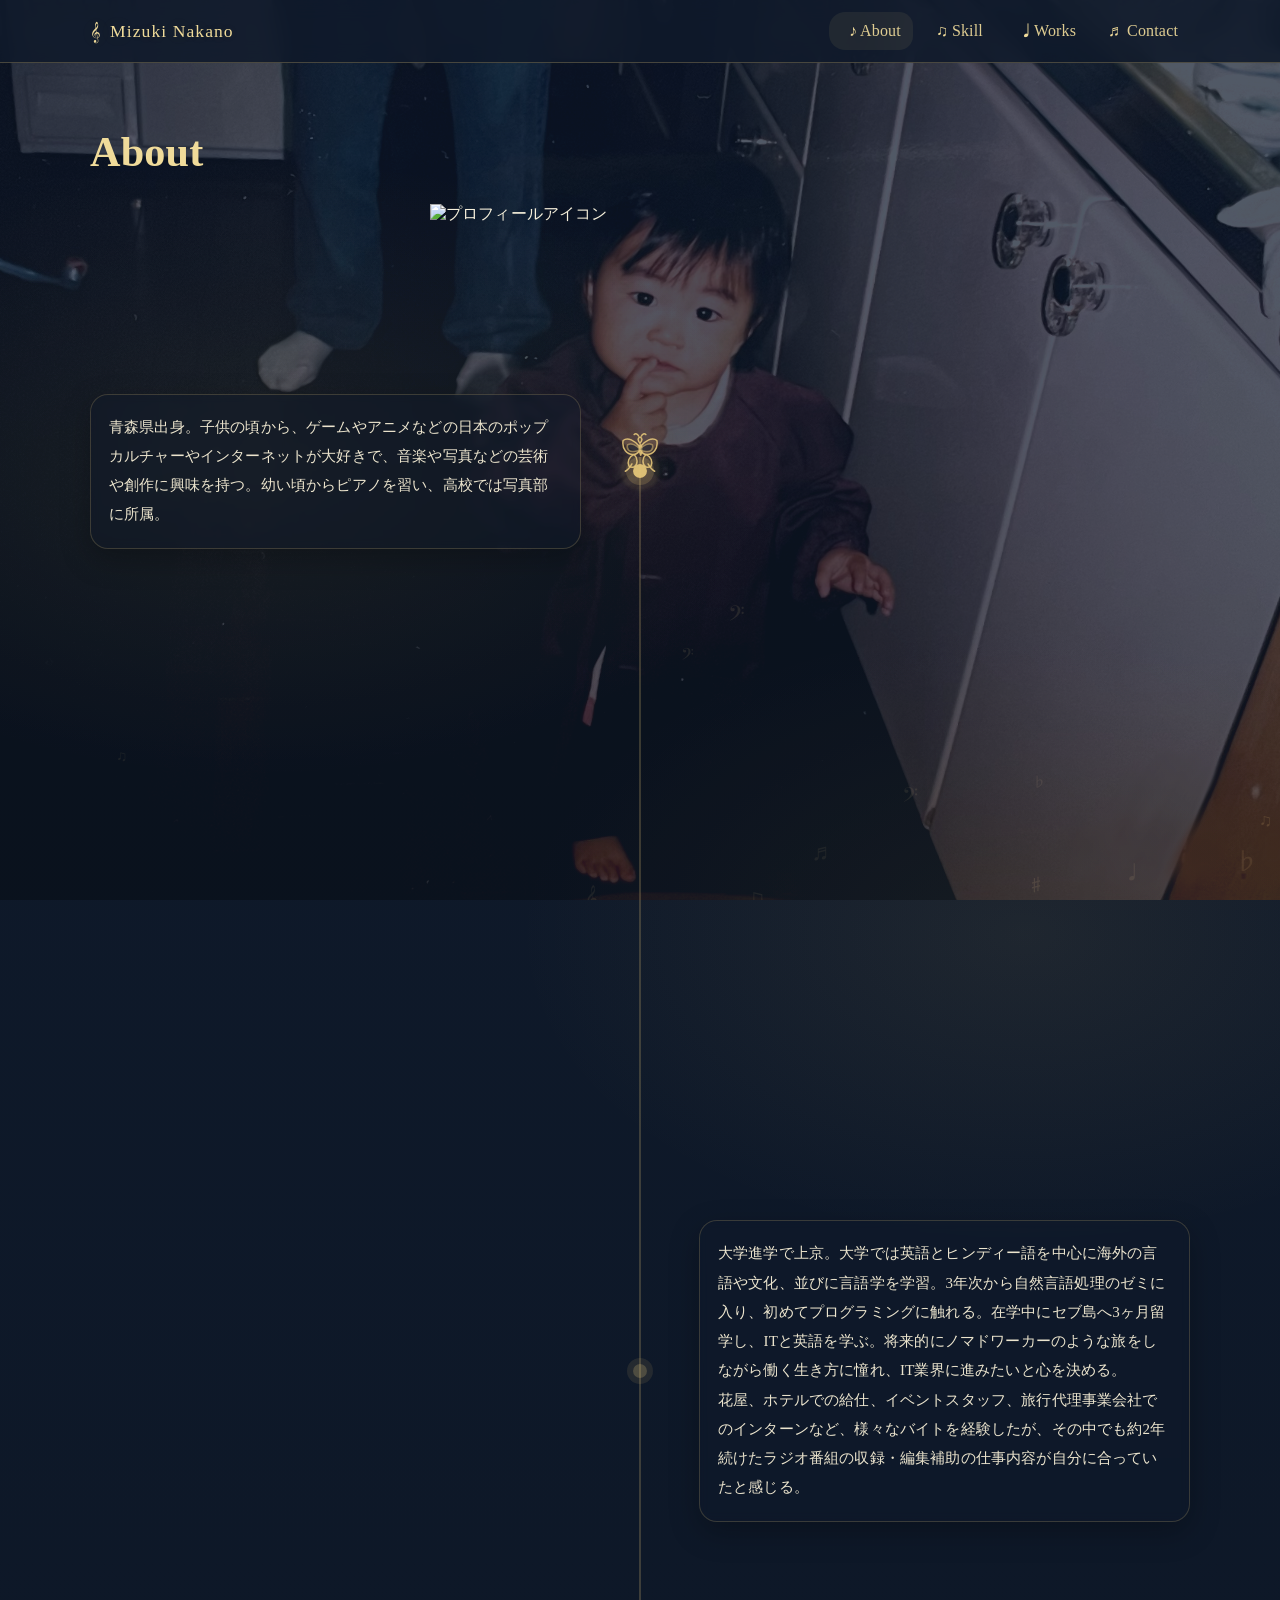
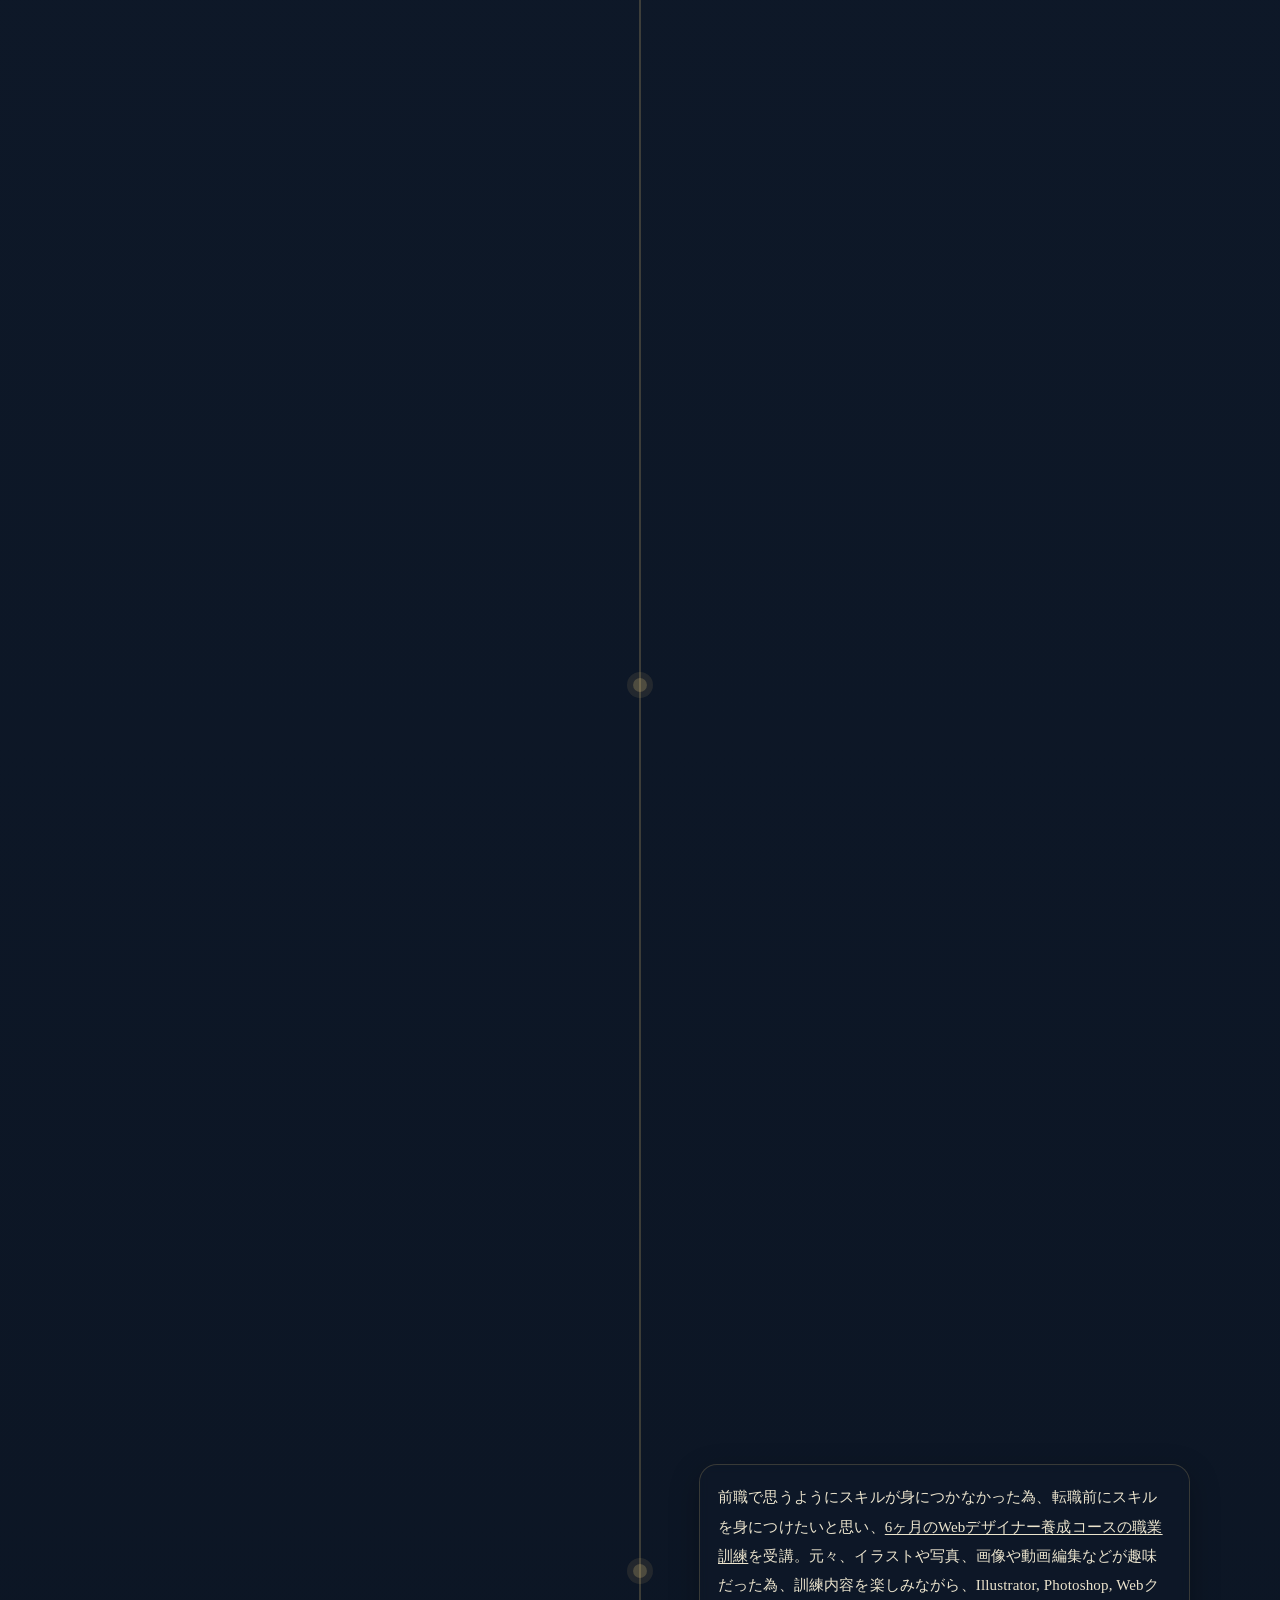
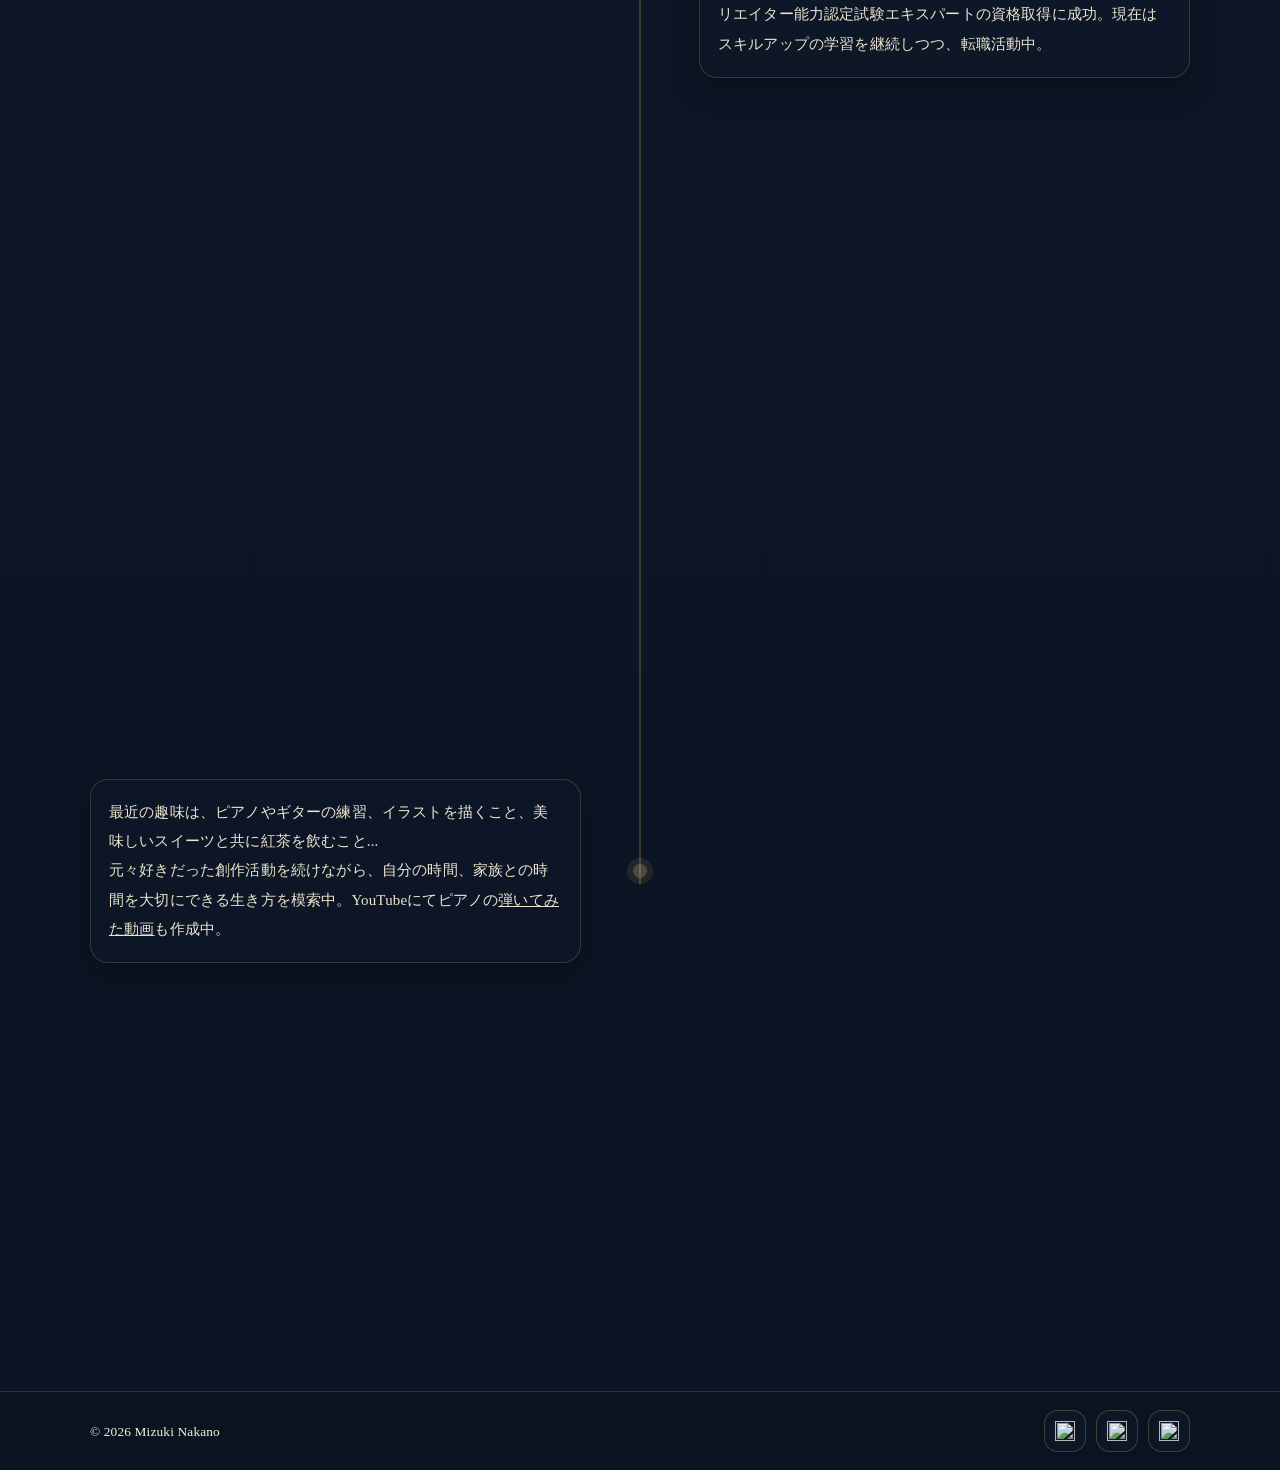
==== commit 3af605bf: "AboutにSNSリンク追加" ====
--- a/about.html
+++ b/about.html
@@ -9,7 +9,6 @@
 </head>
 
 <body>
-  <a class="skip" href="#main">本文へスキップ</a>
   <div class="float-layer" aria-hidden="true"></div>
 
   <header class="header">
@@ -78,7 +77,7 @@
         <div class="about-timeline__item about-timeline__item--left" data-bg="assets/img/about-bg-5.png">
           <div class="about-timeline__dot" aria-hidden="true"></div>
           <div class="about-timeline__card">
-            <p>最近の趣味は、ピアノやギターの練習、イラストを描くこと、美味しいスイーツと共に紅茶を飲むこと...<br>元々好きだった創作活動を続けながら、自分の時間、家族との時間を大切にできる生き方を模索中。YouTubeにてピアノの弾いてみた動画も作成中。</p>
+            <p>最近の趣味は、ピアノやギターの練習、イラストを描くこと、美味しいスイーツと共に紅茶を飲むこと...<br>元々好きだった創作活動を続けながら、自分の時間、家族との時間を大切にできる生き方を模索中。YouTubeにてピアノの<a href="https://youtu.be/tlCNPQ5dmDY" target="_blank">弾いてみた動画</a>も作成中。</p>
           </div>
         </div>
       </div>
--- a/style.css
+++ b/style.css
@@ -606,9 +606,19 @@
   gap:14px;
   width:max-content;
   padding-left:14px;
-  animation:marquee 26s linear infinite;
-}
-.works-marquee:hover .works-track{animation-play-state:paused;}
+}
+
+.works-track.is-ready{
+  animation: marquee 26s linear infinite;
+  will-change: transform;
+}
+
+@media (hover: hover) and (pointer: fine){
+  .works-marquee:hover .works-track.is-ready{
+    animation-play-state: paused;
+  }
+}
+
 @keyframes marquee{
   0%{transform:translateX(0);}
   100%{transform:translateX(-50%);}
@@ -659,7 +669,10 @@
   padding:18px 0;
 }
 .footer__inner{display:flex; align-items:center; justify-content:space-between; gap:12px;}
-.social{display:flex; gap:10px;}
+.social{
+  display:flex; gap:10px;
+  justify-content: flex-end;
+}
 .social__link{
   width:42px; height:42px;
   border-radius:14px;
@@ -2367,4 +2380,29 @@
 .works-modal__desc ul{
   margin-block-start: 0.3em;
 }
-    +    
+
+.works-title{
+  display:flex;
+  align-items:baseline;
+  gap:16px;
+}
+
+.works-note{
+  font-size:0.9rem;
+  opacity:0.8;
+}
+
+@media (max-width: 768px){
+
+  .works-title{
+    flex-direction:column;
+    align-items:flex-start;
+    gap:0px;
+  }
+
+}
+
+  #hero-comment{
+    font-size:1.2rem;
+  }
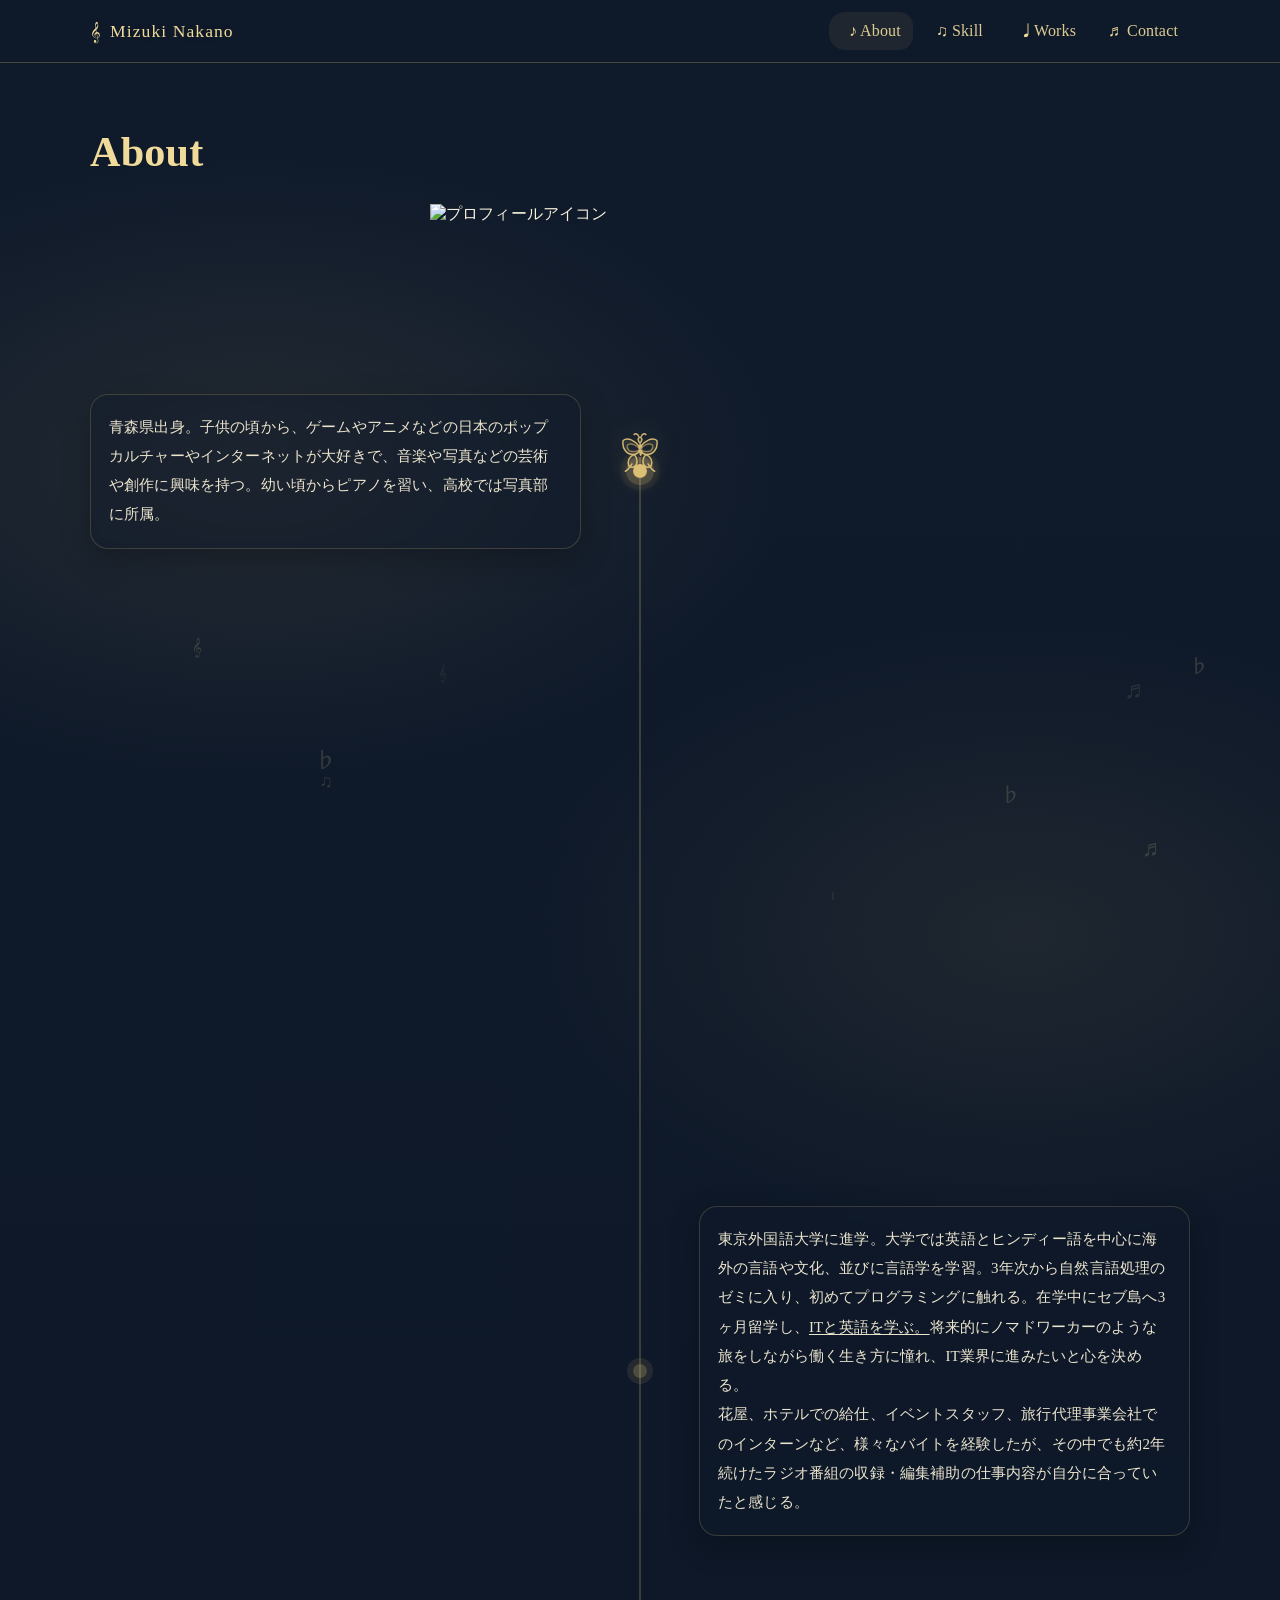
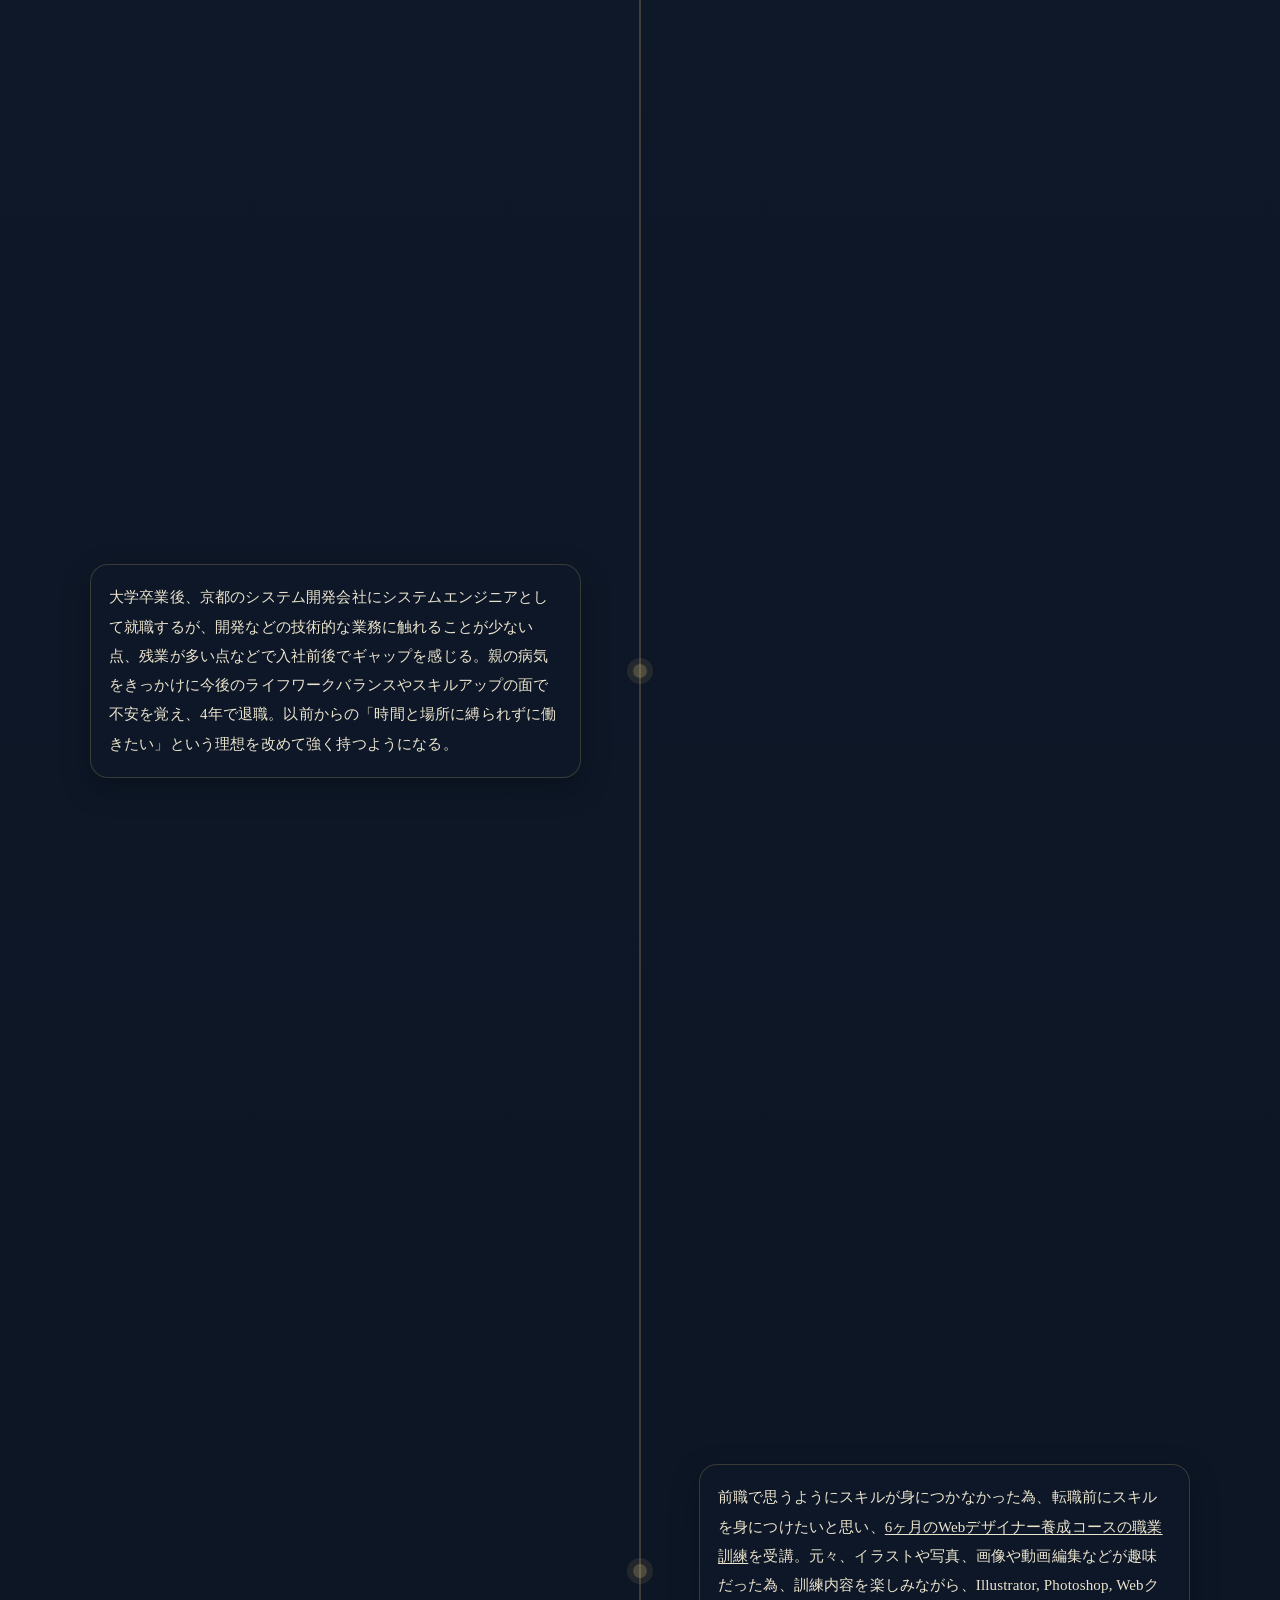
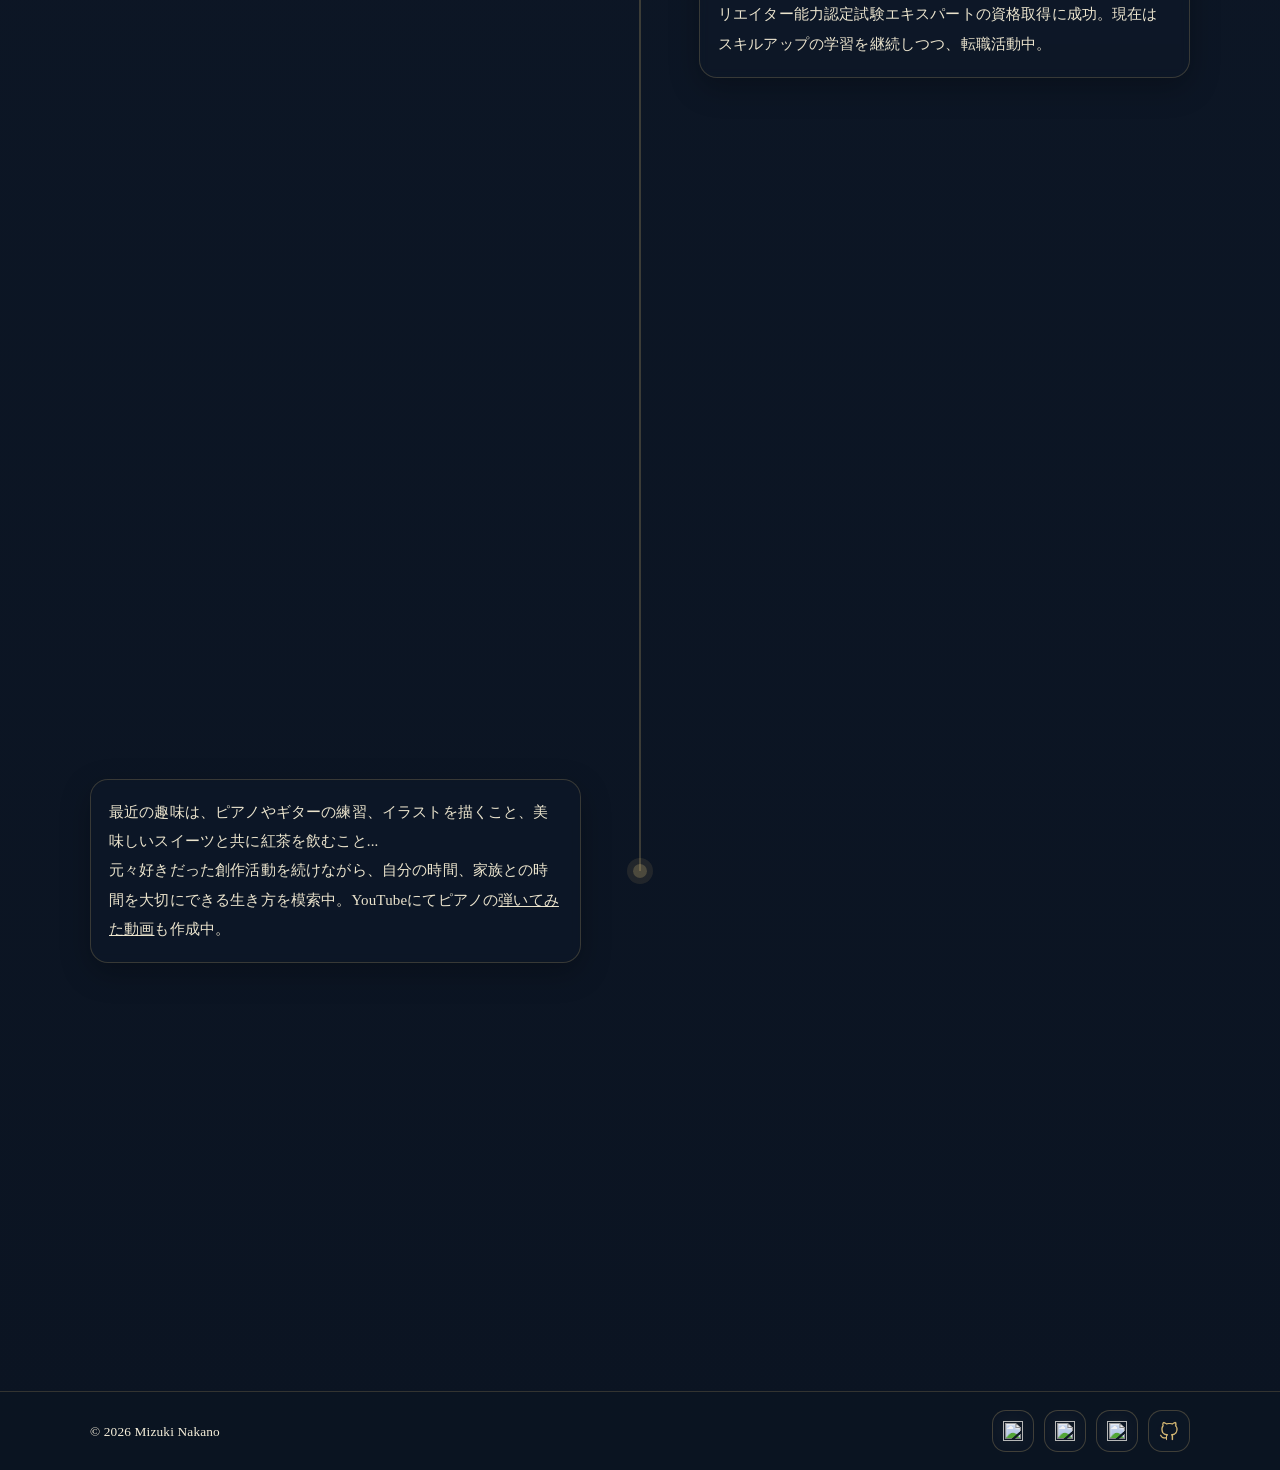
==== commit f7a40346: "githubアイコン追加。About修正。Skill修正。" ====
--- a/about.html
+++ b/about.html
@@ -59,7 +59,7 @@
         <div class="about-timeline__item about-timeline__item--right" data-bg="assets/img/about-bg-2.png">
           <div class="about-timeline__dot" aria-hidden="true"></div>
           <div class="about-timeline__card">
-            <p>大学進学で上京。大学では英語とヒンディー語を中心に海外の言語や文化、並びに言語学を学習。3年次から自然言語処理のゼミに入り、初めてプログラミングに触れる。在学中にセブ島へ3ヶ月留学し、ITと英語を学ぶ。将来的にノマドワーカーのような旅をしながら働く生き方に憧れ、IT業界に進みたいと心を決める。<br>花屋、ホテルでの給仕、イベントスタッフ、旅行代理事業会社でのインターンなど、様々なバイトを経験したが、その中でも約2年続けたラジオ番組の収録・編集補助の仕事内容が自分に合っていたと感じる。</p>
+            <p>東京外国語大学に進学。大学では英語とヒンディー語を中心に海外の言語や文化、並びに言語学を学習。3年次から自然言語処理のゼミに入り、初めてプログラミングに触れる。在学中にセブ島へ3ヶ月留学し、<a href="https://programming.seed-tech-school.com/ai" target="_blank" rel="noopener noreferrer" class="link-pdf">ITと英語を学ぶ。</a>将来的にノマドワーカーのような旅をしながら働く生き方に憧れ、IT業界に進みたいと心を決める。<br>花屋、ホテルでの給仕、イベントスタッフ、旅行代理事業会社でのインターンなど、様々なバイトを経験したが、その中でも約2年続けたラジオ番組の収録・編集補助の仕事内容が自分に合っていたと感じる。</p>
           </div>
         </div>
         <div class="about-timeline__item about-timeline__item--left" data-bg="assets/img/about-bg-3.png">
@@ -101,6 +101,10 @@
 <a aria-label="Video" class="social__link" href="https://www.youtube.com/@vvh0_1z_3e" rel="noreferrer" target="_blank">
 <img alt="" src="assets/icons/youtube.svg"/>
 </a>
+</a>
+  <a id="github" aria-label="github" class="social__link" href="https://github.com/mii-nya" rel="noreferrer" target="_blank">
+<img alt="" src="assets/icons/github.png"/>
+</a>
 </div>
 </div>
 </footer>
--- a/style.css
+++ b/style.css
@@ -471,6 +471,13 @@
   flex-shrink: 0;
 }
 
+.skill-icon#it{
+  transform: translate(0px, -2px); 
+  width: 1.5em;
+  height: 1.5em;
+  flex-shrink: 0;
+}
+
 @media(max-width:1100px){
 .skill-icon#ai{
   transform: translate(0px, 9px); 
@@ -492,6 +499,10 @@
   transform: translate(0px, -3px); 
   margin-right: 5px;
 }
+.skill-icon#it{
+  transform: translate(0px, 0px); 
+  margin-right: 5px;
+}
 }
 
 
@@ -510,6 +521,10 @@
 }
 .skill-icon#chatGPT{
   transform: translate(0px, 8px); 
+  margin-right: 10px;
+}
+.skill-icon#it{
+  transform: translate(0px, 6px); 
   margin-right: 10px;
 }
 }
@@ -2406,3 +2421,198 @@
   #hero-comment{
     font-size:1.2rem;
   }
+
+
+  /* Instagram */
+.photo-section{
+  padding: 96px 20px;
+}
+
+.photo-section .section-heading{
+  max-width: 760px;
+  margin: 0 auto 32px;
+  text-align: center;
+}
+
+.photo-section .section-heading__sub{
+  margin: 0 0 8px;
+  font-size: 0.95rem;
+  letter-spacing: 0.14em;
+  color: rgba(232, 220, 182, 0.7);
+}
+
+.photo-section .section-heading__title{
+  margin: 0 0 14px;
+  font-size: clamp(2.4rem, 4vw, 4rem);
+  line-height: 1.15;
+  color: var(--gold);
+}
+
+.photo-section .section-heading__lead{
+  margin: 0;
+  line-height: 1.9;
+  color: rgba(232, 220, 182, 0.5);
+}
+
+.photo-card{
+  max-width: 1280px;
+  margin: 0 auto;
+  padding: 32px;
+  border: 1px solid rgba(212, 189, 126, 0.22);
+  border-radius: 30px;
+  background: rgba(10, 20, 44, 0.46);
+  box-shadow:
+    0 14px 40px rgba(0, 0, 0, 0.22),
+    inset 0 1px 0 rgba(255,255,255,0.05);
+  backdrop-filter: blur(10px);
+}
+
+.photo-card__header{
+  display: flex;
+  align-items: center;
+  justify-content: space-between;
+  gap: 20px;
+  margin-bottom: 24px;
+}
+
+.photo-card__title{
+  margin: 0 0 6px;
+  font-size: 2rem;
+  color: #f6f0df;
+}
+
+.photo-card__text{
+  margin: 0;
+  color: rgba(232, 220, 182, 0.62);
+}
+
+.photo-card__link{
+  display: inline-flex;
+  align-items: center;
+  justify-content: center;
+  min-height: 50px;
+  padding: 0 22px;
+  border-radius: 999px;
+  border: 1px solid rgba(212, 189, 126, 0.35);
+  background: rgba(6, 18, 48, 0.92);
+  color: #f6f0df;
+  text-decoration: none;
+  transition: transform .2s ease, background .2s ease, border-color .2s ease;
+}
+
+.photo-card__link:hover{
+  transform: translateY(-1px);
+  background: rgba(12, 30, 72, 0.96);
+  border-color: rgba(212, 189, 126, 0.6);
+}
+
+/* まず今のベース */
+.instagram-embed-wrap{
+  width: 100%;
+  border-radius: 24px;
+  overflow: hidden;
+  background: rgba(255,255,255,0.04);
+  border: 1px solid rgba(212, 189, 126, 0.14);
+}
+
+.snapwidget-widget{
+  display: block;
+  width: 100%;
+  border: none;
+  background: transparent;
+}
+
+/* PC */
+@media (min-width: 1090px){
+  .photo-card{
+    padding: 40px 210px 30px;
+    box-sizing: border-box;
+  }
+
+  .instagram-embed-wrap{
+    padding: 0;
+  }
+
+  .snapwidget-widget{
+    height: 640px;
+  }
+}
+
+@media (min-width: 860px)and (max-width: 1090px){
+  .photo-card{
+    padding: 40px 110px 30px;
+    box-sizing: border-box;
+  }
+
+  .instagram-embed-wrap{
+    padding: 0;
+  }
+
+  .snapwidget-widget{
+    height: 640px;
+  }
+}
+
+/* タブレット〜小さめPC */
+@media (min-width: 641px) and (max-width: 859px){
+  .photo-card{
+    padding: 22px;
+    border-radius: 22px;
+  }
+
+  .photo-card__header{
+    flex-direction: column;
+    align-items: flex-start;
+  }
+
+  .photo-card__title{
+    font-size: 1.6rem;
+  }
+
+  .instagram-embed-wrap{
+    padding: 0;
+    border-radius: 20px;
+  }
+
+  .snapwidget-widget{
+    height: 760px;
+  }
+}
+
+/* スマホ */
+@media (max-width: 640px){
+  .photo-section{
+    padding: 72px 16px;
+  }
+
+  .photo-card{
+    padding: 16px;
+    border-radius: 18px;
+  }
+
+  .photo-card__header{
+    flex-direction: column;
+    align-items: flex-start;
+  }
+
+  .photo-card__title{
+    font-size: 1.45rem;
+  }
+
+  .instagram-embed-wrap{
+    padding: 0;
+    border-radius: 16px;
+  }
+
+  .snapwidget-widget{
+    height: 520px;
+  }
+}
+
+.skill-item__desc ul{
+  margin-top: 0;
+}
+
+#github img{
+  fill: #e6c77a;
+}
